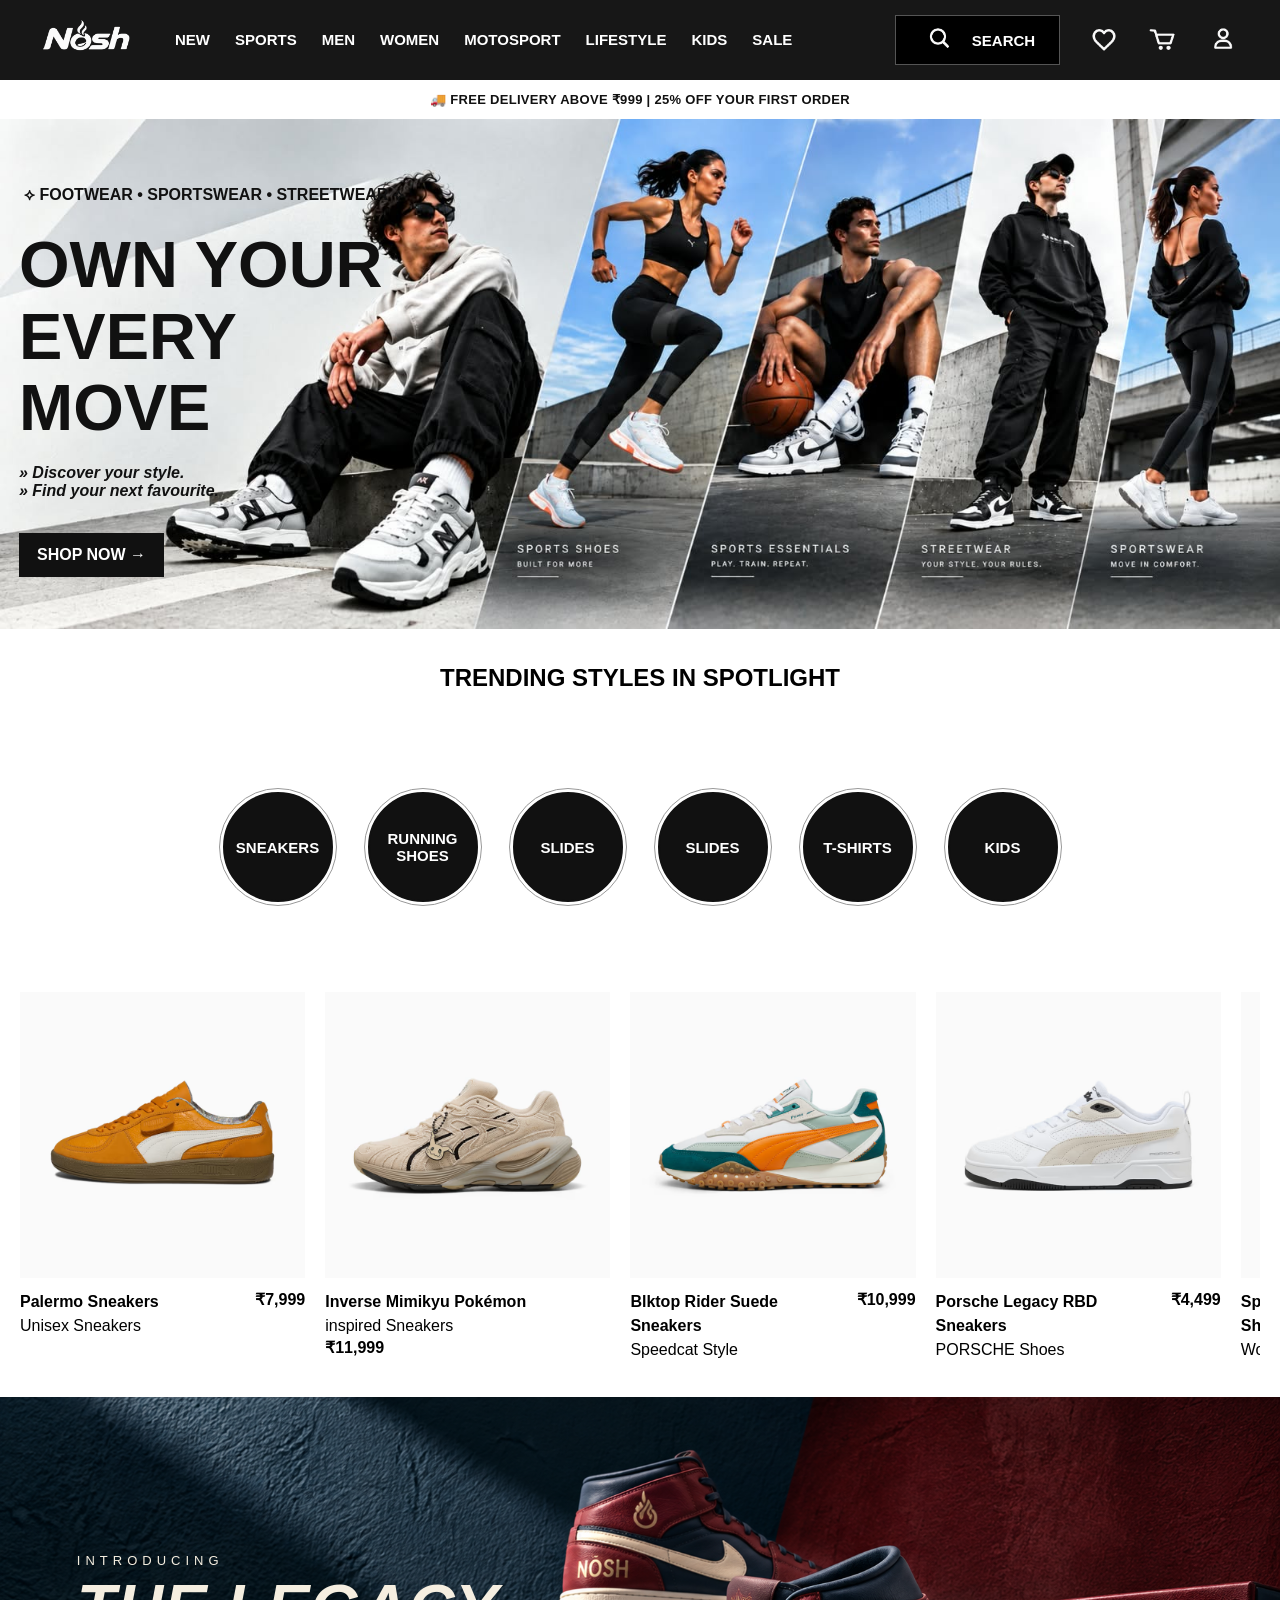
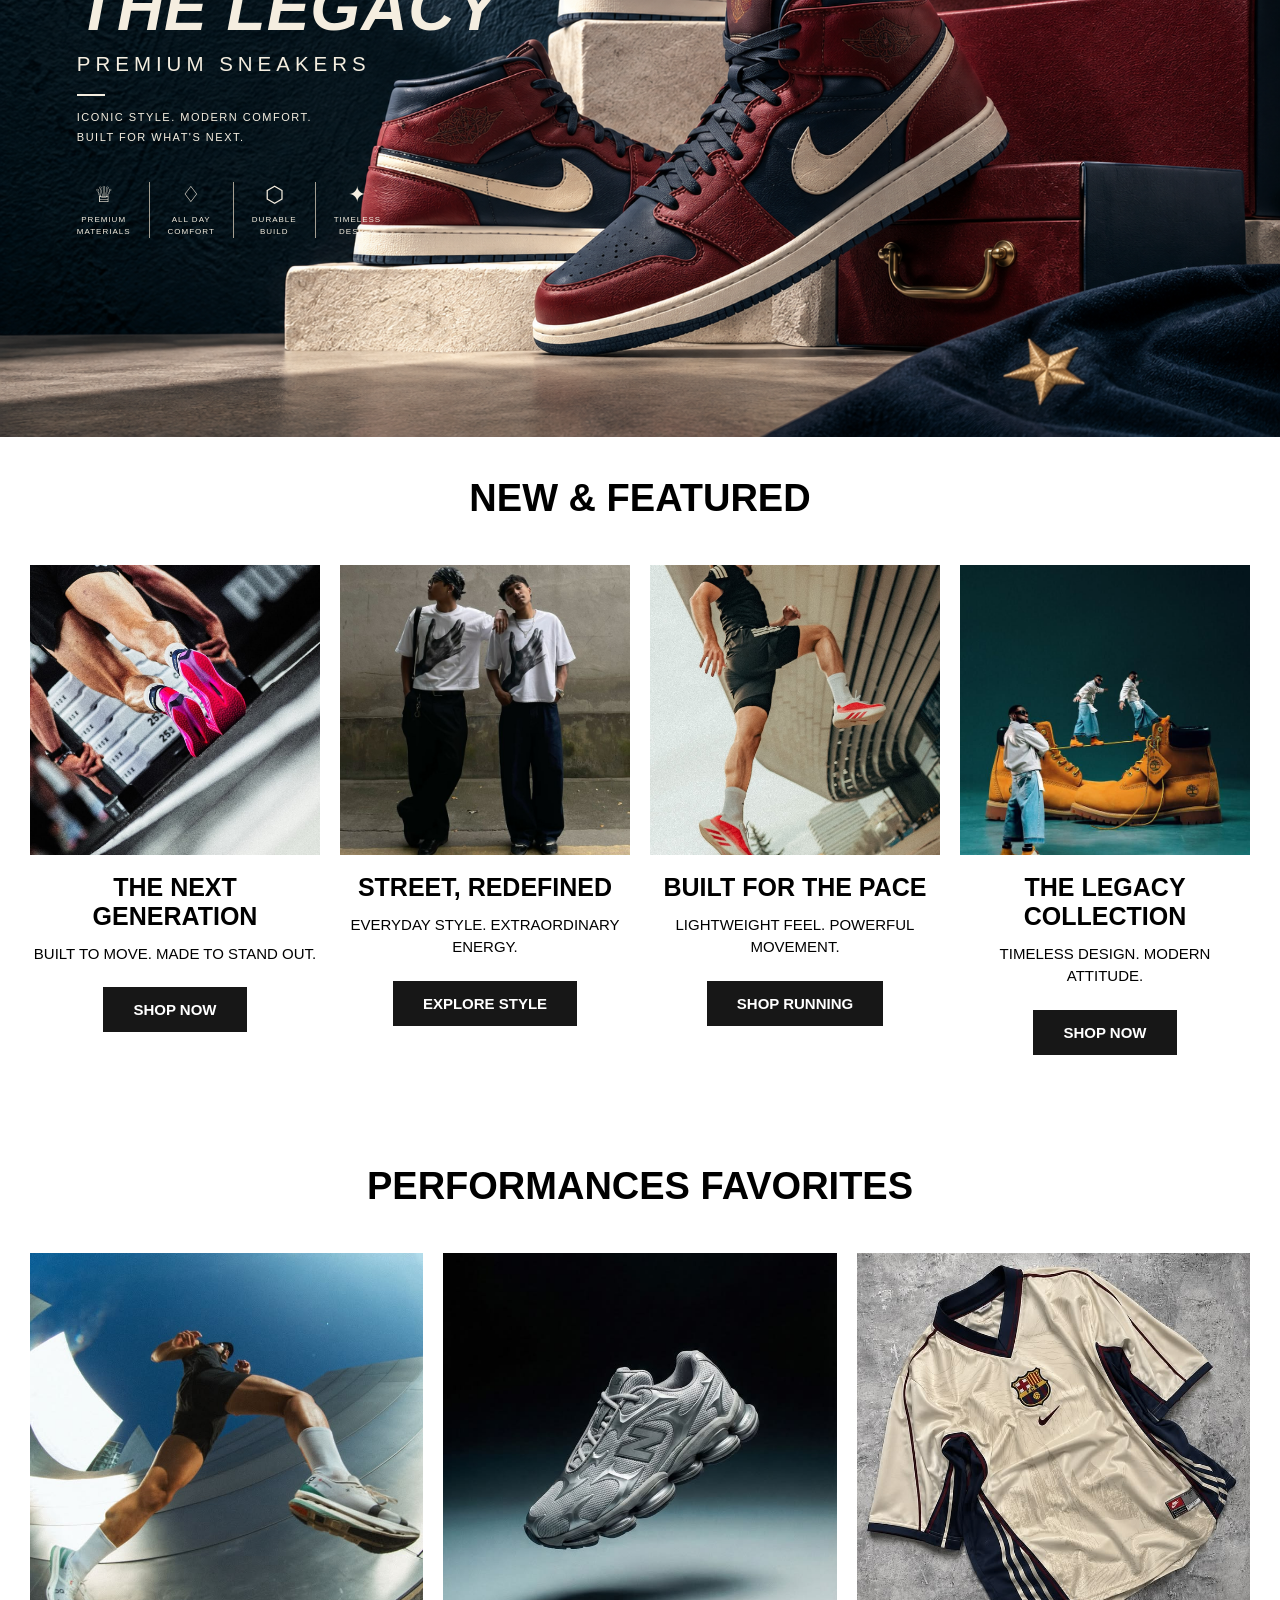
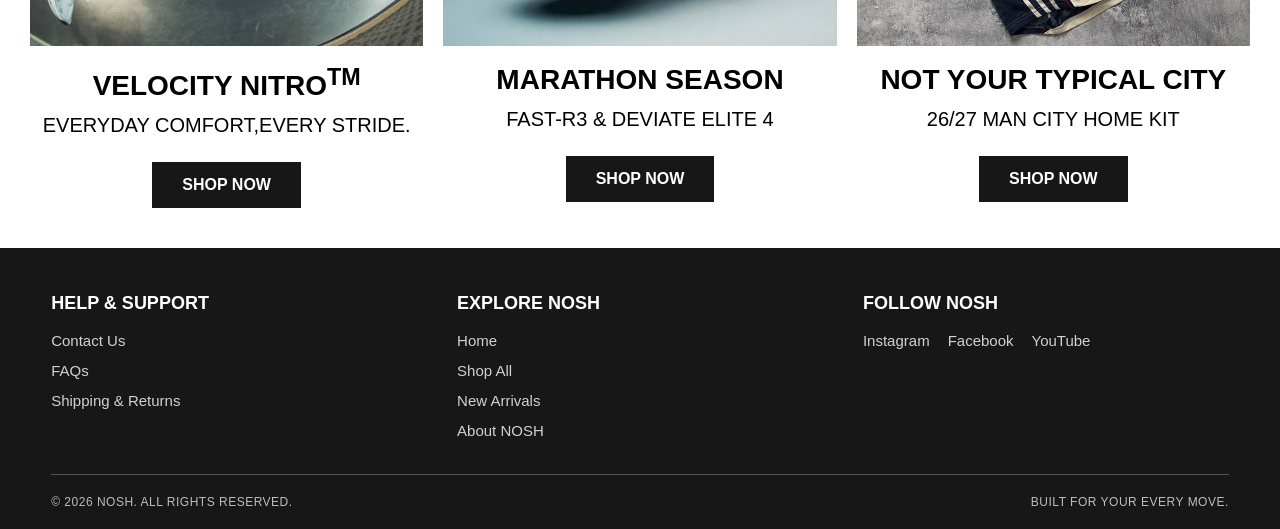
==== INDEX.HTML @ de39f82c "initial commit" ====
<!DOCTYPE html>
<html lang="en">
<head>
    <meta charset="UTF-8">
    <meta name="viewport" content="width=device-width, initial-scale=1.0">

    <title>Nosh.com | Forever FAST | NOSH</title>

    <link rel="icon" type="image/png" href="IMAGES/NLOGO.png">
    <meta name="theme-color" content="#171717">

    <link rel="stylesheet" href="CSS/STYLE.CSS">

</head>

<body>
    <!-- NAVBAR -->
    <nav class="navbar">

        <div class="navbar-container">

            <!-- NABVBAR LOGO -->
            <div class="navbar-logo-container">

                <a class="navbar-logo" href="INDEX.HTML">
                    <img src="/IMAGES/NLOGO.png" alt="Nosh Logo">
                </a>

            </div>

            <!-- NAVBAR LINKS -->
            <ul class="navbar-menu">

                <li><a href="#">NEW</a></li>
                <li><a href="SPORTS.HTML" target="_blank">SPORTS</a></li>
                <li><a href="#">MEN</a></li>
                <li><a href="#">WOMEN</a></li>
                <li><a href="#">MOTOSPORT</a></li>
                <li><a href="#">LIFESTYLE</a></li>
                <li><a href="#">KIDS</a></li>
                <li><a href="#">SALE</a></li>

            </ul>


            <!-- Navbar Actions -->
            <div class="navbar-actions">

                <!-- Search -->
                <div class="navbar-search">

                    <button class="search-button">

                        <img
                            src="/IMAGES/searchIMG.png"
                            alt="Search"
                            class="search-icon"
                        >

                        <span class="search-label">SEARCH</span>

                    </button>

                </div>


                <!-- Wishlist -->
                <div class="navbar-action-item">

                    <a href="#" class="icon-circle">
                        <img
                            src="/IMAGES/WHISHLISTIMG.png"
                            alt="Wishlist"
                            class="navbar-icon"
                        >
                    </a>

                </div>


                <!-- Cart -->
                <div class="navbar-action-item">

                    <a href="MENU.HTML" class="icon-circle">
                        <img
                            src="/IMAGES/cartIMG.png"
                            alt="Cart"
                            class="navbar-icon"
                        >
                    </a>

                </div>


                <!-- Profile -->
                <div class="navbar-action-item">

                    <a href="#" class="icon-circle">
                        <img
                            src="/IMAGES/accIMG.png"
                            alt="Profile"
                            class="navbar-icon"
                        >
                    </a>

                </div>

            </div>

        </div>

    </nav>

<main>

    <section>
    <!-- DELIVERY ANNOUNCEMENT -->
        <div class="delivery-bar">
            🚚 FREE DELIVERY ABOVE ₹999  |  25% OFF YOUR FIRST ORDER
        </div>
    </section>

    <section class="hero-banner">
        <!-- HERO IMG -->
        <img src="/IMAGES/NOSH_SLIDER.jpeg" alt="NOSH Sportswear and Sneakers Collection">

        <!-- HERO TEXT -->
        <div class="hero-content">
            <h4>⟡  FOOTWEAR • SPORTSWEAR • STREETWEAR ⟡</h4>
            <h1>OWN YOUR EVERY MOVE </h1>
            <p><b><em>» Discover your style. <br><span>» Find your next favourite.</em></b></span></p>

            <a href="MENU.HTML" class="hero-btn">SHOP NOW →</a>
        </div>
    </section>


    <!-- TRENDING CATEGORIES -->
    <section class="trending-icons">
        <h1>TRENDING STYLES IN SPOTLIGHT</h1>

        <div class="trending-categories">
            <a href="#" class="category"><span>SNEAKERS</span></a>
            <a href="#" class="category"><span>RUNNING<br>SHOES</span></a>
            <a href="#" class="category"><span>SLIDES</span></a>
            <a href="#" class="category"><span>SLIDES</span></a>
            <a href="#" class="category"><span>T-SHIRTS</span></a>
            <a href="#" class="category"><span>KIDS</span></a>
        </div>
    </section>


    <!-- TRENDING PRODUCTS -->
<section class="products-section">

    <div class="products-container">

        <div class="product-card">
            <img src="/IMAGES/SHOES/PC_1.png">
            <div class="product-info">
                <div>
                    <h3>Palermo Sneakers</h3>
                    <p>Unisex Sneakers</p>
                </div>
                <span>₹7,999</span>
            </div>
        </div>

        <div class="product-card">
            <img src="/IMAGES/SHOES/PC_2.png">
            <div class="product-info">
                <div>
                    <h3>Inverse Mimikyu Pokémon</h3>
                    <p>inspired Sneakers</p>
                    <span>₹11,999</span>
                </div>
            </div>
        </div>

        <div class="product-card">
            <img src="/IMAGES/SHOES/PC_3.png">
            <div class="product-info">
                <div>
                    <h3>Blktop Rider Suede Sneakers</h3>
                    <p>Speedcat Style</p>
                </div>
                <span>₹10,999</span>
            </div>
        </div>

        <div class="product-card">
            <img src="/IMAGES/SHOES/PC_4.png">
            <div class="product-info">
                <div>
                    <h3>Porsche Legacy RBD Sneakers</h3>
                    <p>PORSCHE Shoes</p>
                </div>
                <span>₹4,499</span>
            </div>
        </div>

        <div class="product-card">
            <img src="/IMAGES/SHOES/PC_5.png">
            <div class="product-info">
                <div>
                    <h3>Speedcat Women's Ballet Shoes</h3>
                    <p>Women's Sneakers</p>
                </div>
                <span>₹4,999</span>
            </div>
        </div>

        <div class="product-card">
            <img src="/IMAGES/SHOES/PC_6.png">
            <div class="product-info">
                <div>
                    <h3>Fade LS Y2K Sneakers</h3>
                    <p>Women's SneakersRBD Sneakers</p>
                <span>₹9,999</span>
            </div>
        </div>

    </div>

</section>

<!-- NOSH PREMIUM SNEAKER BANNER -->
<section class="legacy-banner">

    <img src="IMAGES/SPL_SLIDER.png">

    <div class="legacy-content">
        <p class="legacy-intro">INTRODUCING</p>

        <h1>THE LEGACY</h1>

        <h2>PREMIUM SNEAKERS</h2>

        <div class="legacy-line"></div>

        <p class="legacy-description">
            ICONIC STYLE. MODERN COMFORT.<br>
            BUILT FOR WHAT'S NEXT.
        </p>

        <div class="legacy-features">
            <div>
                <span>♕</span>
                <p>PREMIUM<br>MATERIALS</p>
            </div>

            <div>
                <span>♢</span>
                <p>ALL DAY<br>COMFORT</p>
            </div>

            <div>
                <span>⬡</span>
                <p>DURABLE<br>BUILD</p>
            </div>

            <div>
                <span>✦</span>
                <p>TIMELESS<br>DESIGN</p>
            </div>
        </div>
    </div>

</section>


<!-- NEW & FEATURED -->
<section class="featured-section">

    <h2>NEW & FEATURED</h2>

    <div class="featured-container">

        <div class="featured-card">
            <img src="/IMAGES/FC_CARD1.png">
            <h3>THE NEXT GENERATION</h3>
            <p>BUILT TO MOVE. MADE TO STAND OUT.</p>
            <a href="MENU.HTML" class="featured-btn">SHOP NOW</a>
        </div>

        <div class="featured-card">
            <img src="/IMAGES/FC_CARD2.png">
            <h3>STREET, REDEFINED</h3>
            <p>EVERYDAY STYLE. EXTRAORDINARY ENERGY.</p>
            <a href="MENU.HTML" class="featured-btn">EXPLORE STYLE</a>
        </div>

        <div class="featured-card">
            <img src="/IMAGES/FC_CARD3.png">
            <h3>BUILT FOR THE PACE</h3>
            <p>LIGHTWEIGHT FEEL. POWERFUL MOVEMENT.</p>
            <a href="MENU.HTML" class="featured-btn">SHOP RUNNING</a>
        </div>

        <div class="featured-card">
            <img src="/IMAGES/FC_CARD4.png">
            <h3>THE LEGACY COLLECTION</h3>
            <p>TIMELESS DESIGN. MODERN ATTITUDE.</p>
            <a href="MENU.HTML" class="featured-btn">SHOP NOW</a>
        </div>

    </div>

</section>

<section class="PERFORMANCE_FEATURE">
    <h2>PERFORMANCES FAVORITES</h2>

    <div class="PERFORMANCE-CONTAINER">

        <div class="PERFORMANCE-CARD">
            <img src="/IMAGES/PERFORMANCE1.png">
            <h3>VELOCITY NITRO<sup>TM</sup></h3>
            <p>EVERYDAY COMFORT,EVERY STRIDE.</p>
            <a href="#" class="featured-btn">SHOP NOW</a>
        </div>

        <div class="PERFORMANCE-CARD">
            <img src="/IMAGES/PERFORMANCE2.png">
            <h3>MARATHON SEASON</h3>
            <p>FAST-R3 & DEVIATE ELITE 4</p>
            <a href="#" class="featured-btn">SHOP NOW</a>
        </div>

        <div class="PERFORMANCE-CARD">
            <img src="/IMAGES/PERFORMANCE3.png">
            <h3>NOT YOUR TYPICAL CITY</h3>
            <p>26/27 MAN CITY HOME KIT</p>
            <a href="#" class="featured-btn">SHOP NOW</a>
        </div>

    </div>
    
</section>
    
</main>


<!-- FOOTER -->
<footer class="nosh-footer">

    <div class="footer-container">

        <div class="footer-column">
            <h3>HELP & SUPPORT</h3>
            <a href="#">Contact Us</a>
            <a href="#">FAQs</a>
            <a href="#">Shipping & Returns</a>
        </div>

        <div class="footer-column">
            <h3>EXPLORE NOSH</h3>
            <a href="INDEX.HTML">Home</a>
            <a href="MENU.HTML">Shop All</a>
            <a href="#">New Arrivals</a>
            <a href="#">About NOSH</a>
        </div>

        <div class="footer-column footer-social">
            <h3>FOLLOW NOSH</h3>
            <div class="social-links">
                <a href="#" aria-label="Instagram">Instagram</a>
                <a href="#" aria-label="Facebook">Facebook</a>
                <a href="#" aria-label="YouTube">YouTube</a>
            </div>
        </div>

    </div>

    <div class="footer-bottom">
        <p>© 2026 NOSH. ALL RIGHTS RESERVED.</p>
        <p>BUILT FOR YOUR EVERY MOVE.</p>
    </div>

</footer>

</body>

</html>
---- CSS/STYLE.CSS ----
* {
    box-sizing: border-box;
    margin: 0;
    padding: 0;
}

body {
    font-family: Arial, sans-serif;
    background-color: white;
}

/* NAVBAR */

.navbar {
    width: 100%;
    height: 80px;
    background-color: #171717;
    position: sticky;
    top: 0;
    z-index: 1000;
}


/* NAVBAR CONTAINER */

.navbar-container {
    width: 100%;
    height: 100%;

    display: flex;
    align-items: center;

    padding: 0 40px;
}


/* NAVBAR LOGO */

.navbar-logo-container {
    display: flex;
    align-items: center;
}

.navbar-logo {
    display: flex;
    align-items: center;
}

.navbar-logo img {
    width: 100px;
    height: 72px;
    object-fit:cover;

    padding-bottom: 10px;
    padding-right: 10px;
}


/* NAVBAR LINKS */

.navbar-menu {
    display: flex;
    align-items: center;

    list-style: none;
    gap: 25px;

    margin-left: 35px;
    height: 80px;
    width:100%;
}


.navbar-menu li a {
    color: white;
    text-decoration: none;

    font-size: 15px;
    font-weight: bold;
    text-transform: uppercase;

    padding-top: 20px;
}

.navbar-menu li a:hover {
    color: #cccccc;
}


/* NAVBAR ACTIONS */

.navbar-actions {
    display: flex;
    align-items: center;

    gap: 25px;
    margin-left: auto;
}


/* SEARCH BUTTON */

.navbar-search {
    display: flex;
    align-items: center;
}

.search-button {
    width: 165px;
    height: 50px;

    display: flex;
    align-items: center;
    justify-content: center;

    gap: 12px;

    background-color: black;
    color: white;

    border: 1px solid #555;
    cursor: pointer;
}

.search-button img{
    height: 40px;
    width: 40px;
}

.search-icon {
    width: 22px;
    height: 22px;
    object-fit: contain;
}

.search-label {
    font-size: 15px;
    font-weight: bold;
}


/* WISHLIST, CART AND PROFILE */

.navbar-action-item {
    display: flex;
    align-items: center;
    justify-content: center;
}

.navbar-action-item img{
    height: 40px;
    width: 40px;
}

.icon-circle {
    width: 35px;
    height: 40px;

    display: flex;
    align-items: center;
    justify-content: center;
}

.navbar-icon {
    width: 25px;
    height: 25px;

    object-fit: contain;
}


/* HOVER EFFECTS */

.icon-circle:hover {
    opacity: 0.7;
}

.search-button:hover {
    background-color: #292929;
}

/* RESPONSIVE DESIGN */

@media (max-width: 1100px) {

    .navbar-container {
        padding: 0 20px;
    }

    .navbar-menu {
        gap: 15px;
        margin-left: 25px;
    }

    .navbar-menu li a {
        font-size: 13px;
    }

    .navbar-actions {
        gap: 15px;
    }

    .search-button {
        width: 100px;
    }
}

/* Link hover */

.navbar-menu:hover a {
    color: #777;
    transition: 0.3s;
}

.navbar-menu a:hover {
    color: #fff;
}
.navbar-menu a {
    position: relative;
    transition: 0.3s;
}

.navbar-menu a:hover {
    color: #ccc;
}

.navbar-menu a::after {
    content: "";
    position: absolute;
    bottom: -6px;
    left: 0;
    width: 0;
    height: 2px;
    background: #ccc;
    transition: 0.3s;
}

.navbar-menu a:hover::after {
    width: 100%;
}

/* Image hover */
.navbar-icon,
.search-icon,
.navbar-logo img {
    transition: transform 0.3s;
}

.navbar-icon:hover,
.search-icon:hover,
.navbar-logo img:hover {
    transform: scale(1.1);
}

/* DELIVERY ANNOUNCEMENT BAR */
.delivery-bar {
    width: 100%;
    background-color: #ffffff;
    color: #111111;
    text-align: center;
    padding: 12px 10px;
    font-size: 13px;
    font-weight: 700;
    letter-spacing: 0.3px;
    box-sizing: border-box;
}

/* BRAND SLIDER */

.hero-banner {
    width: 100%;
    overflow: hidden;
}

.hero-banner img {
    width: 100%;
    height: auto;
    display: block;
}

.hero-banner {
    position: relative;
}

.hero-content {
    position: absolute;
    top: 20%;
    left: 5%;
    max-width: 400px;
    color: #111;
    padding-right: 10px;

}

.hero-content p{
    position: relative;
    right: 45px;
    top:10px;
}

.hero-content h1 {
    font-size: 42px;
    line-height: 1.1;
    position: relative;
    right: 45px;
    bottom: 10px;
    font-size: 65px;
}

.hero-btn {
    display: inline-block;
    padding: 13px 18px;
    margin: 8px 5px 0 0;
    background: #111;
    color: white;
    text-decoration: none;
    font-weight: bold;
}

.hero-btn.outline {
    background: transparent;
    color: #111;
    border: 1px solid #111;
}

.hero-content h4{
    position:relative ;
    bottom: 35px;
    right: 40px;
}

.hero-content a{
    position:relative ;
    top: 35px;
    right: 45px;
}

.hero-content a:hover{
    color: #cccccc;    
    transition: 0.3s;
}

.trending-icons{
    background: #fff;
    text-align: center;
    padding: 35px 15px 70px;
}

.trending h2 {
    margin-bottom: 25px;
    font-size: 35px;
    font-weight: 700;
    letter-spacing: 1.5px;
    text-transform: uppercase;
}

.trending-categories {
    display: flex;
    justify-content: center;
    align-items: center;
    gap: 35px;
    flex-wrap: wrap;
    padding-top: 100px;
}

.category {
    width: 110px;
    height: 110px;
    flex: 0 0 110px;
    box-sizing: border-box;
    border-radius: 50%;
    border: 2px solid #111;
    outline: 1px solid #999;
    outline-offset: 3px;
    background: #111;
    color: #fff;
    text-decoration: none;
    display: flex;
    align-items: center;
    justify-content: center;
    text-align: center;
    font-size: 15px;
    font-weight: bold;
    transition: 0.3s;
}

.category:hover {
    background: #fff;
    color: #111;
    transform: translateY(-4px);
}


/* PRODUCT ITMS */

.products-section {
    padding: 20px;
    background: #fff;
    overflow: hidden;
}

.products-container {
    display: flex;
    gap: 20px;
    overflow-x: auto;
    padding-bottom: 15px;
    scrollbar-color: #555 #ddd;
    scrollbar-width: thin;
}

.product-card {
    flex: 0 0 23%;
    min-width: 230px;
}

.product-card img {
    width: 100%;
    aspect-ratio: 1 / 1;
    object-fit: contain;
    display: block;
    background: #f8f8f8;
}

.product-info {
    display: flex;
    justify-content: space-between;
    align-items: flex-start;
    gap: 10px;
    padding-top: 12px;
}

.product-info h3,
.product-info p {
    font-size: 16px;
    line-height: 1.5;
    margin: 0;
}

.product-info h3 {
    font-weight: 700;
}

.product-info span {
    font-size: 16px;
    font-weight: 700;
    white-space: nowrap;
}

/* NOSH SNEAKER BANNER */

.nosh-slider {
    width: 100%;
    overflow: hidden;
    margin-top: 20px;
}

.nosh-slider img {
    width: 100%;
    height: auto;
    display: block;
}


/* NOSH LEGACY BANNER */

.legacy-banner {
    width: 100%;
    position: relative;
    overflow: hidden;
    background: #101b2a;
    color: #f5eee0;
}

.legacy-banner  img {
    width: 100%;
    height: auto;
    display: block;
}

.legacy-content {
    position: absolute;
    top: 12%;
    left: 6%;
    width: 48%;
    margin-top: 80px;
    margin-right: 10px;
}

.legacy-intro {
    font-size: 13px;
    letter-spacing: 5px;
    margin: 0 0 5px;
}

.legacy-content h1 {
    font-size: clamp(35px, 5vw, 70px);
    font-weight: 800;
    font-style: italic;
    letter-spacing: 1px;
    margin: 0;
    line-height: 1.1;
}

.legacy-content h2 {
    font-size: clamp(13px, 1.6vw, 22px);
    letter-spacing: 5px;
    font-weight: 500;
    margin: 8px 0 18px;
}

.legacy-line {
    width: 28px;
    height: 2px;
    background: #f5eee0;
    margin-bottom: 12px;
}

.legacy-description {
    font-size: 11px;
    letter-spacing: 1.5px;
    line-height: 1.8;
    margin-bottom: 35px;
}

.legacy-features {
    display: flex;
    align-items: center;
    gap: 0;
}

.legacy-features div {
    text-align: center;
    padding: 0 18px;
    border-right: 1px solid #a49e91;
}

.legacy-features div:first-child {
    padding-left: 0;
}

.legacy-features div:last-child {
    border-right: none;
}

.legacy-features span {
    font-size: 22px;
}

.legacy-features p {
    font-size: 8px;
    letter-spacing: 1px;
    line-height: 1.5;
    margin: 6px 0 0;
}

@media (max-width: 600px) {
    .legacy-content {
        top: 8%;
        left: 4%;
        width: 58%;
    }

    .legacy-intro {
        font-size: 8px;
        letter-spacing: 2px;
    }

    .legacy-content h2 {
        letter-spacing: 2px;
        margin: 4px 0 8px;
        margin-top: 10px;
    }

    .legacy-description {
        font-size: 7px;
        margin-bottom: 10px;
    }

    .legacy-features div {
        padding: 0 5px;
    }

    .legacy-features span {
        font-size: 13px;
    }

    .legacy-features p {
        font-size: 5px;
        letter-spacing: 0;
    }
}

/* NEW & FEATURED SECTION */

.featured-section {
    padding: 40px 30px 70px;
    background: #fff;
    text-align: center;
}

.featured-section h2 {
    font-family: 'Barlow Condensed', sans-serif;
    font-size: 38px;
    font-weight: 700;
    margin: 0 0 45px;
}

.featured-container {
    display: grid;
    grid-template-columns: repeat(4, minmax(0, 1fr));
    gap: 20px;
}

.featured-card {
    min-width: 0;
    text-align: center;
}

.featured-card img {
    width: 100%;
    aspect-ratio: 1 / 1;
    object-fit: cover;
    display: block;
}

.featured-card h3 {
    font-family: 'Barlow Condensed', sans-serif;
    font-size: 25px;
    margin: 18px 0 12px;
}

.featured-card p {
    font-size: 15px;
    margin: 0 0 22px;
    line-height: 1.5;
}

.featured-btn {
    display: inline-block;
    padding: 14px 30px;
    background: #171717;
    color: #fff;
    text-decoration: none;
    font-size: 15px;
    font-weight: 700;
    transition: 0.3s;
}

.featured-btn:hover {
    background: #444;
}

/* RESPONSIVE LAYOUT */
@media (max-width: 900px) {
    .featured-container {
        grid-template-columns: repeat(2, minmax(0, 1fr));
        gap: 30px 18px;
    }
}

@media (max-width: 500px) {
    .featured-section {
        padding: 30px 15px 45px;
    }

    .featured-section h2 {
        font-size: 32px;
        margin-bottom: 28px;
    }

    .featured-container {
        gap: 28px 12px;
    }

    .featured-card h3 {
        font-size: 20px;
    }

    .featured-card p {
        font-size: 12px;
    }

    .featured-btn {
        padding: 11px 16px;
        font-size: 12px;
    }
}

/* PERFORMANCE SECTION */
.PERFORMANCE_FEATURE {
    padding: 40px 30px;
    background: #fff;
    text-align: center;
    overflow: hidden;
}

.PERFORMANCE_FEATURE h2 {
    font-family: 'Barlow Condensed', sans-serif;
    font-size: 38px;
    font-weight: 700;
    margin: 0 0 45px;
}

.PERFORMANCE-CONTAINER {
    display: grid;
    grid-template-columns: repeat(3, minmax(0, 1fr));
    gap: 20px;
}

.PERFORMANCE-CARD {
    min-width: 0;
    text-align: center;
}

.PERFORMANCE-CARD img {
    width: 100%;
    aspect-ratio: 1 / 1;
    object-fit: cover;
    display: block;
}

.PERFORMANCE-CARD h3 {
    font-family: 'Barlow Condensed', sans-serif;
    font-size: 28px;
    font-weight: 700;
    margin: 18px 0 12px;
}

.PERFORMANCE-CARD p {
    font-size: 20px;
    margin: 0 0 25px;
}

.PERFORMANCE-CARD .featured-btn {
    display: inline-block;
    background: #171717;
    color: #fff;
    padding: 14px 30px;
    text-decoration: none;
    font-size: 16px;
    font-weight: 700;
    transition: background 0.3s;
}

.PERFORMANCE-CARD .featured-btn:hover {
    background: #444;
}

/* TABLET */
@media (max-width: 900px) {
    .PERFORMANCE-CONTAINER {
        grid-template-columns: repeat(2, minmax(0, 1fr));
    }
}

/* MOBILE */
@media (max-width: 550px) {
    .PERFORMANCE_FEATURE {
        padding: 30px 15px;
    }

    .PERFORMANCE_FEATURE h2 {
        font-size: 30px;
        margin-bottom: 28px;
    }

    .PERFORMANCE-CONTAINER {
        grid-template-columns: 1fr;
        gap: 35px;
    }

    .PERFORMANCE-CARD h3 {
        font-size: 25px;
    }

    .PERFORMANCE-CARD p {
        font-size: 16px;
    }
}

/* NOSH FOOTER */
.nosh-footer {
    background: #171717;
    color: #fff;
    padding: 45px 4% 20px;
    font-family: Arial, sans-serif;
}

.footer-container {
    display: grid;
    grid-template-columns: 1fr 1fr 1fr;
    gap: 40px;
    max-width: 1500px;
    margin: auto;
    padding-bottom: 35px;
}

.footer-column {
    display: flex;
    flex-direction: column;
    align-items: flex-start;
    gap: 13px;
}

.footer-column h3 {
    font-size: 18px;
    margin: 0 0 5px;
    font-weight: 700;
}

.footer-column a {
    color: #d1d1d1;
    text-decoration: none;
    font-size: 15px;
    transition: color 0.3s;
}

.footer-column a:hover {
    color: #fff;
    text-decoration: underline;
}

.social-links {
    display: flex;
    flex-wrap: wrap;
    gap: 18px;
}

.footer-bottom {
    border-top: 1px solid #555;
    padding-top: 20px;
    display: flex;
    justify-content: space-between;
    flex-wrap: wrap;
    gap: 10px;
    color: #bdbdbd;
    font-size: 12px;
    letter-spacing: 0.5px;
}

.footer-bottom p {
    margin: 0;
}

/* MOBILE */
@media (max-width: 650px) {
    .nosh-footer {
        padding: 35px 6% 20px;
    }

    .footer-container {
        grid-template-columns: repeat(2, minmax(0, 1fr));
        gap: 30px 20px;
    }

    .footer-social {
        grid-column: 1 / -1;
    }

    .footer-bottom {
        flex-direction: column;
        line-height: 1.6;
    }
}
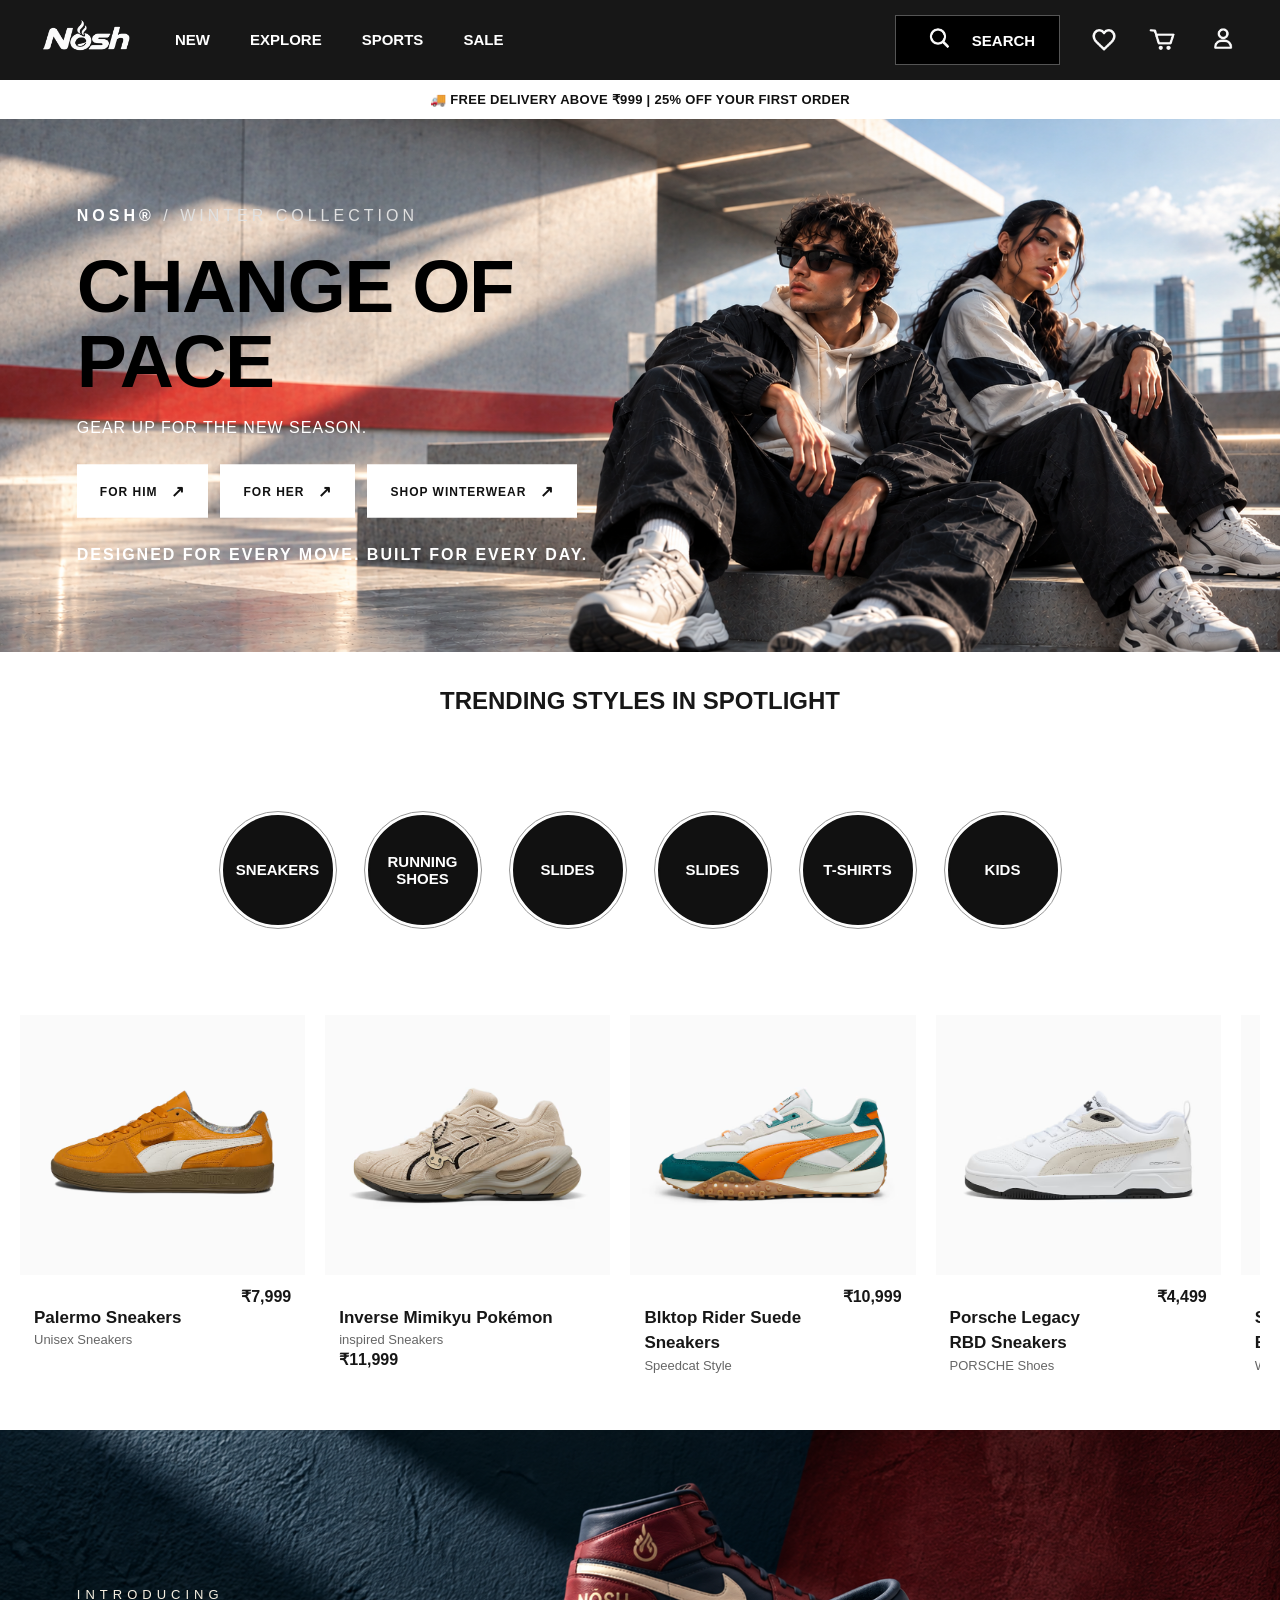
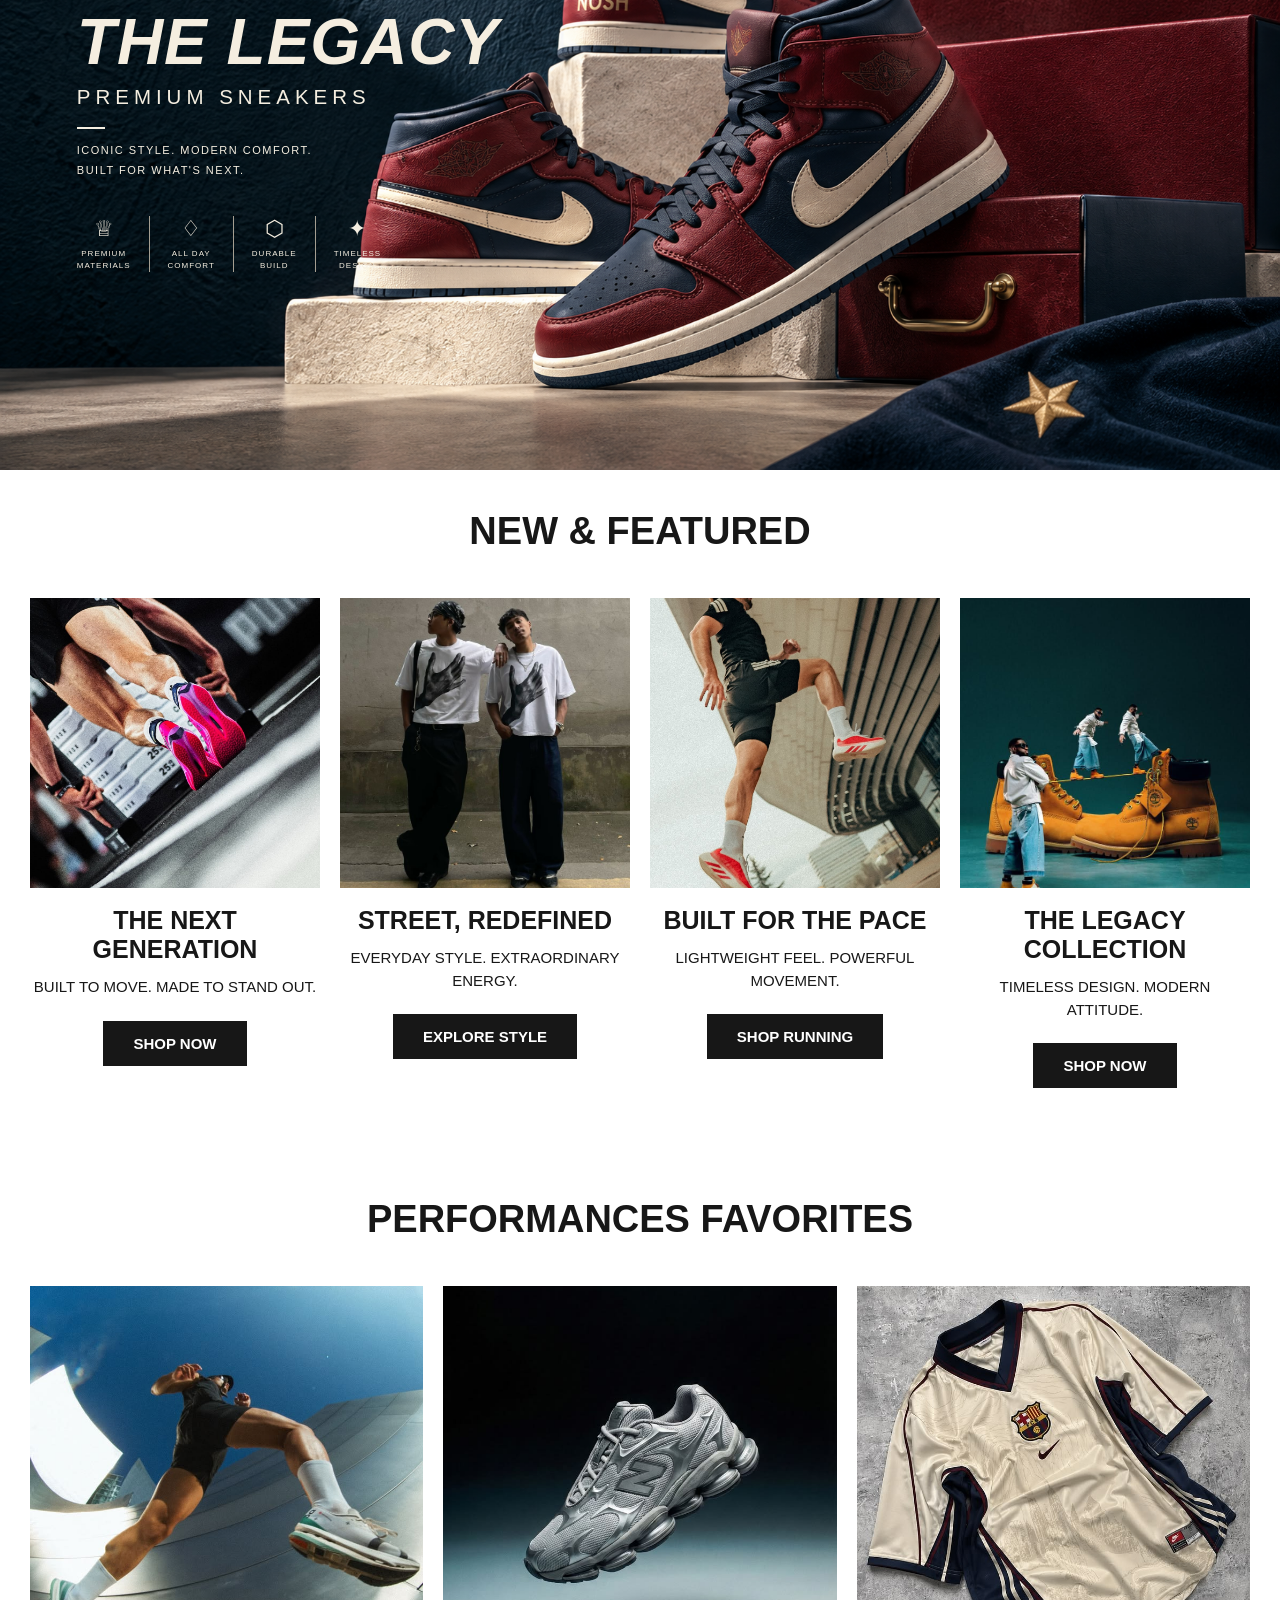
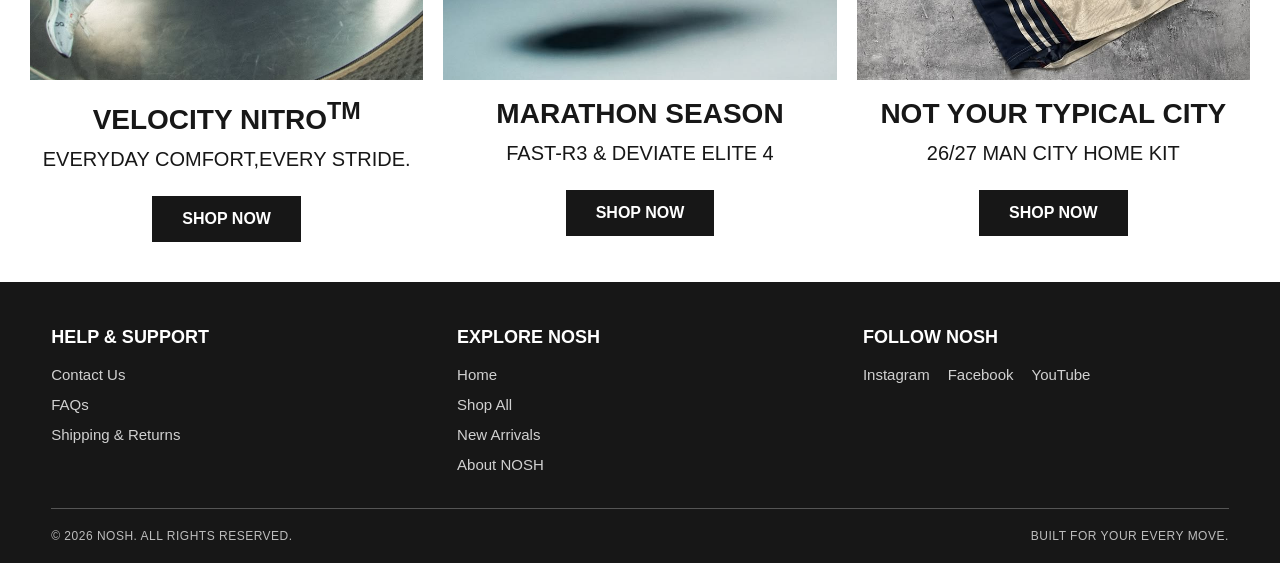
==== commit 553dcee7: "adding new page & sports page" ====
--- a/INDEX.HTML
+++ b/INDEX.HTML
@@ -31,13 +31,9 @@
             <!-- NAVBAR LINKS -->
             <ul class="navbar-menu">
 
-                <li><a href="#">NEW</a></li>
+                <li><a href="NEW.HTML">NEW</a></li>
+                <li><a href="#">EXPLORE</a></li>
                 <li><a href="SPORTS.HTML" target="_blank">SPORTS</a></li>
-                <li><a href="#">MEN</a></li>
-                <li><a href="#">WOMEN</a></li>
-                <li><a href="#">MOTOSPORT</a></li>
-                <li><a href="#">LIFESTYLE</a></li>
-                <li><a href="#">KIDS</a></li>
                 <li><a href="#">SALE</a></li>
 
             </ul>
@@ -124,14 +120,27 @@
         <!-- HERO IMG -->
         <img src="/IMAGES/NOSH_SLIDER.jpeg" alt="NOSH Sportswear and Sneakers Collection">
 
-        <!-- HERO TEXT -->
+        <!-- HERO-CONTENT -->
         <div class="hero-content">
-            <h4>⟡  FOOTWEAR • SPORTSWEAR • STREETWEAR ⟡</h4>
-            <h1>OWN YOUR EVERY MOVE </h1>
-            <p><b><em>» Discover your style. <br><span>» Find your next favourite.</em></b></span></p>
-
-            <a href="MENU.HTML" class="hero-btn">SHOP NOW →</a>
-        </div>
+
+            <p class="hero-label">NOSH® <span> / WINTER COLLECTION</span></p>
+
+            <h1 class="hero-title">CHANGE OF PACE</h1>
+
+            <p class="hero-subtitle">GEAR UP FOR THE NEW SEASON.</p>
+
+            <div class="hero-buttons">
+                <a href="MENU.HTML" class="hero-btn">FOR HIM <span>↗</span></a>
+                <a href="MENU.HTML" class="hero-btn">FOR HER <span>↗</span></a>
+                <a href="MENU.HTML" class="hero-btn hero-btn-primary">
+                    SHOP WINTERWEAR <span>↗</span>
+                </a>
+            </div>
+
+            <p class="hero-edition">DESIGNED FOR EVERY MOVE. BUILT FOR EVERY DAY.</p>
+
+        </div>
+
     </section>
 
 
--- a/CSS/STYLE.CSS
+++ b/CSS/STYLE.CSS
@@ -63,7 +63,7 @@
     align-items: center;
 
     list-style: none;
-    gap: 25px;
+    gap: 40px;
 
     margin-left: 35px;
     height: 80px;
@@ -282,62 +282,126 @@
     position: relative;
 }
 
+
 .hero-content {
     position: absolute;
-    top: 20%;
-    left: 5%;
-    max-width: 400px;
+    top: 50%;
+    left: 4%;
+    transform: translateY(-50%);
+    z-index: 2;
+    max-width: 650px;
+    color: #fff;
+}
+
+.hero-label {
+    font-size: 11px;
+    font-weight: 700;
+    letter-spacing: 3px;
+    color: #fff;
+    margin-bottom: 24px;
+}
+
+.hero-label span {
+    color: #e0e0e0;
+    font-weight: 400;
+}
+
+.hero-title {
+    font-size: clamp(40px, 4.5vw, 66px);
+    font-weight: 900;
+    letter-spacing: -1.5px;
+    line-height: 1.05;
+    margin: 0 0 12px;
+    color: #fff;
+}
+
+.hero-subtitle {
+    font-size: clamp(15px, 1.7vw, 23px);
+    font-weight: 400;
+    letter-spacing: 1px;
+    color: #f0f0f0;
+    margin-bottom: 28px;
+}
+
+.hero-buttons {
+    display: flex;
+    flex-wrap: wrap;
+    gap: 12px;
+}
+
+.hero-btn {
+    display: inline-flex;
+    align-items: center;
+    justify-content: center;
+    gap: 14px;
+    padding: 16px 22px;
+    background: #fff;
     color: #111;
-    padding-right: 10px;
-
-}
-
-.hero-content p{
-    position: relative;
-    right: 45px;
-    top:10px;
-}
-
-.hero-content h1 {
-    font-size: 42px;
-    line-height: 1.1;
-    position: relative;
-    right: 45px;
-    bottom: 10px;
-    font-size: 65px;
-}
-
-.hero-btn {
-    display: inline-block;
-    padding: 13px 18px;
-    margin: 8px 5px 0 0;
-    background: #111;
-    color: white;
+    border: 1px solid #fff;
     text-decoration: none;
-    font-weight: bold;
-}
-
-.hero-btn.outline {
+    font-size: 12px;
+    font-weight: 700;
+    letter-spacing: 1px;
+    transition: background 0.25s ease, color 0.25s ease;
+}
+
+.hero-btn span {
+    font-size: 16px;
+    transition: transform 0.25s ease;
+}
+
+.hero-btn:hover {
     background: transparent;
-    color: #111;
-    border: 1px solid #111;
-}
-
-.hero-content h4{
-    position:relative ;
-    bottom: 35px;
-    right: 40px;
-}
-
-.hero-content a{
-    position:relative ;
-    top: 35px;
-    right: 45px;
-}
-
-.hero-content a:hover{
-    color: #cccccc;    
-    transition: 0.3s;
+    color: #fff;
+}
+
+.hero-btn:hover span {
+    transform: translate(2px, -2px);
+}
+
+.hero-edition {
+    margin-top: 28px;
+    font-size: 9px;
+    font-weight: 600;
+    letter-spacing: 2px;
+    color: #e1e1e1;
+}
+
+@media (max-width: 600px) {
+    .hero-content {
+        left: 5%;
+        right: 5%;
+        max-width: 90%;
+    }
+
+    .hero-label {
+        font-size: 9px;
+        letter-spacing: 2px;
+    }
+
+    .hero-title {
+        font-size: clamp(32px, 8vw, 46px);
+        letter-spacing: -1px;
+    }
+
+    .hero-subtitle {
+        font-size: 14px;
+    }
+
+    .hero-buttons {
+        gap: 8px;
+    }
+
+    .hero-btn {
+        padding: 12px 14px;
+        font-size: 10px;
+        gap: 7px;
+    }
+
+    .hero-edition {
+        font-size: 8px;
+        letter-spacing: 1px;
+    }
 }
 
 .trending-icons{
@@ -863,3 +927,729 @@
     }
 }
 
+
+/* GENERAL */
+* {
+    box-sizing: border-box;
+}
+
+body {
+    margin: 0;
+    font-family: Arial, sans-serif;
+    color: #171717;
+    background: #fff;
+}
+
+a {
+    text-decoration: none;
+    color: inherit;
+}
+
+img {
+    display: block;
+    width: 100%;
+}
+
+
+/* HERO SECTION */
+.sports-hero {
+    position: relative;
+    background: #111;
+    color: white;
+    overflow: hidden;
+}
+
+.sports-hero {
+    background-size: cover;
+    background-position: 40% 160%;
+    background-repeat: no-repeat;
+}
+
+.sports-hero > img {
+    width: 100%;
+    height: 500px;
+    object-fit: cover;
+    opacity: 0.75;
+}
+
+.hero-content {
+    position: absolute;
+    top: 50%;
+    left: 6%;
+    transform: translateY(-50%);
+}
+
+.hero-label {
+    font-size: 13px;
+    letter-spacing: 4px;
+}
+
+.hero-content h1 {
+    font-size: clamp(40px, 6vw, 75px);
+    line-height: 1;
+    margin: 20px 0;
+    font-weight: 900;
+    color:#000000;
+}
+
+.hero-content p {
+    font-size: 16px;
+    color:#ffffff;
+}
+
+.shop-btn,
+.offer-btn {
+    display: inline-block;
+    background: white;
+    color: #111;
+    padding: 15px 25px;
+    margin-top: 18px;
+    font-weight: bold;
+    transition: 0.3s;
+}
+
+.shop-btn:hover {
+    color: #330101;
+}
+
+
+/* SPORTS CATEGORIES */
+.sports-categories {
+    padding: 55px 4%;
+    text-align: center;
+}
+
+.sports-categories h2,
+.sports-products h2 {
+    font-size: 32px;
+    margin: 0 0 35px;
+    font-weight: 800;
+}
+
+.category-container {
+    display: grid;
+    grid-template-columns: repeat(4, minmax(0, 1fr));
+    gap: 18px;
+}
+
+.category-card {
+    position: relative;
+    overflow: hidden;
+    background: #eee;
+}
+
+.category-card img {
+    height: 300px;
+    object-fit: cover;
+    transition: 0.4s;
+}
+
+.category-card:hover img {
+    transform: scale(1.05);
+}
+
+.category-card h3 {
+    margin: 0;
+    padding: 20px 8px;
+    font-size: 19px;
+}
+
+
+/* PRODUCTS */
+.sports-products {
+    padding: 50px 4%;
+    background: #f7f7f7;
+    text-align: center;
+}
+
+.section-description {
+    margin: -20px 0 35px;
+    color: #666;
+}
+
+.product-container {
+    display: grid;
+    grid-template-columns: repeat(4, minmax(0, 1fr));
+    gap: 18px;
+    text-align: left;
+}
+
+.product-card {
+    background: white;
+    padding-bottom: 20px;
+}
+
+.product-card img {
+    height: 260px;
+    object-fit: cover;
+    background: #eee;
+}
+
+.product-card h3,
+.product-card p,
+.product-card span {
+    margin-left: 14px;
+    margin-right: 14px;
+}
+
+.product-card h3 {
+    font-size: 17px;
+    margin-top: 18px;
+}
+
+.product-card p {
+    font-size: 13px;
+    color: #666;
+    line-height: 1.5;
+}
+
+.product-card span {
+    display: block;
+    font-weight: bold;
+}
+
+
+/* SPECIAL OFFER */
+.sports-offer {
+    background: #171717;
+    color: white;
+    text-align: center;
+    padding: 65px 20px;
+}
+
+.sports-offer > p {
+    font-size: 13px;
+    letter-spacing: 4px;
+}
+
+.sports-offer h2 {
+    font-size: clamp(28px, 4vw, 48px);
+    margin: 18px 0;
+}
+
+.sports-offer > span {
+    color: #ccc;
+    font-size: 15px;
+}
+
+.offer-btn {
+    display: table;
+    margin: 25px auto 0;
+}
+
+.offer-btn:hover {
+    background: #ccc;
+}
+
+
+/* RESPONSIVE DESIGN */
+@media (max-width: 800px) {
+    .category-container,
+    .product-container {
+        grid-template-columns: repeat(2, minmax(0, 1fr));
+    }
+
+    .category-card img {
+        height: 240px;
+    }
+
+    .product-card img {
+        height: 220px;
+    }
+}
+
+@media (max-width: 500px) {
+    .sports-hero > img {
+        height: 420px;
+    }
+
+    .hero-content {
+        left: 5%;
+        right: 5%;
+    }
+
+    .hero-content h1 {
+        font-size: 42px;
+    }
+
+    .sports-categories,
+    .sports-products {
+        padding: 35px 15px;
+    }
+
+    .sports-categories h2,
+    .sports-products h2 {
+        font-size: 26px;
+    }
+
+    .category-container,
+    .product-container {
+        gap: 12px;
+    }
+
+    .category-card img {
+        height: 180px;
+    }
+
+    .category-card h3 {
+        font-size: 14px;
+    }
+
+    .product-card img {
+        height: 160px;
+    }
+
+    .product-card h3 {
+        font-size: 14px;
+    }
+
+    .product-card p {
+        font-size: 12px;
+    }
+}
+
+/* NxSM Collaboration Collection */
+
+.NXSM-DROP {
+    padding: 60px 40px;
+    background-color: #ffffff;
+    color: #111111;
+}
+
+.DROP-HEADER {
+    display: flex;
+    justify-content: space-between;
+    align-items: end;
+    margin-bottom: 30px;
+}
+
+.DROP-SUBTITLE {
+    font-size: 13px;
+    letter-spacing: 3px;
+    color: #777777;
+}
+
+.DROP-HEADER h2 {
+    font-size: 38px;
+    margin: 10px 0;
+    font-weight: 900;
+}
+
+.DROP-DESCRIPTION {
+    font-size: 14px;
+    letter-spacing: 2px;
+}
+
+.VIEW-ALL {
+    color: #111111;
+    text-decoration: none;
+    font-size: 13px;
+    font-weight: bold;
+    border-bottom: 1px solid #111111;
+    padding-bottom: 5px;
+}
+
+.DROP-PRODUCTS {
+    display: flex;
+    gap: 20px;
+    overflow-x: auto;
+    scroll-behavior: smooth;
+}
+
+.DROP-CARD {
+    position: relative;
+    flex: 0 0 calc(25% - 15px);
+    min-width: 220px;
+}
+
+.DROP-CARD img {
+    width: 100%;
+    aspect-ratio: 3 / 4;
+    object-fit: cover;
+    display: block;
+    background-color: #f2f2f2;
+}
+
+.DROP-CARD h3 {
+    font-size: 16px;
+    margin: 15px 0 5px;
+}
+
+.DROP-CARD p {
+    font-size: 13px;
+    color: #777777;
+    margin: 5px 0;
+}
+
+.DROP-CARD h4 {
+    font-size: 15px;
+    margin-top: 10px;
+}
+
+.NEW-BADGE {
+    position: absolute;
+    top: 12px;
+    left: 12px;
+    background-color: #ffffff;
+    color: #111111;
+    padding: 7px 10px;
+    font-size: 10px;
+    font-weight: bold;
+    z-index: 1;
+}
+
+@media (max-width: 768px) {
+    .NXSM-DROP {
+        padding: 40px 20px;
+    }
+
+    .DROP-HEADER h2 {
+        font-size: 28px;
+    }
+
+    .DROP-CARD {
+        flex-basis: 70%;
+    }
+}
+
+
+/* ===== STREETWEAR SECTION ===== */
+
+.STREETWEAR {
+    padding: 75px 4%;
+    background: #f5f5f3;
+    color: #111;
+    overflow: hidden;
+}
+
+/* MAIN HEADER */
+
+.STREETWEAR-HEADER {
+    display: flex;
+    justify-content: space-between;
+    align-items: end;
+    gap: 30px;
+    margin-bottom: 55px;
+}
+
+.STREETWEAR-LABEL {
+    font-size: 11px;
+    letter-spacing: 3px;
+    font-weight: 700;
+    margin-bottom: 22px;
+}
+
+.STREETWEAR-TEXT h2 {
+    font-size: clamp(38px, 5vw, 68px);
+    line-height: 0.95;
+    font-weight: 900;
+    letter-spacing: -2px;
+    margin-bottom: 22px;
+}
+
+.STREETWEAR-TEXT h2 span {
+    color: #777;
+}
+
+.STREETWEAR-DESC {
+    max-width: 480px;
+    font-size: 14px;
+    line-height: 1.8;
+    color: #666;
+}
+
+.STREETWEAR-KEYWORDS {
+    display: flex;
+    justify-content: flex-end;
+    flex-wrap: wrap;
+    gap: 9px;
+    max-width: 350px;
+}
+
+.STREETWEAR-KEYWORDS span {
+    border: 1px solid #ccc;
+    padding: 10px 13px;
+    font-size: 10px;
+    letter-spacing: 1px;
+    font-weight: 700;
+}
+
+/* COLLECTION TITLE */
+
+.STREETWEAR-TITLE {
+    display: flex;
+    justify-content: space-between;
+    align-items: center;
+    border-top: 1px solid #ccc;
+    border-bottom: 1px solid #ccc;
+    padding: 20px 0;
+    margin-bottom: 25px;
+    gap: 15px;
+}
+
+.STREETWEAR-TITLE h3 {
+    font-size: 18px;
+    font-weight: 900;
+}
+
+.STREETWEAR-TITLE h3 span {
+    font-size: 11px;
+    font-weight: 400;
+    color: #777;
+    margin-left: 10px;
+}
+
+.STREETWEAR-TITLE > p {
+    font-size: 10px;
+    letter-spacing: 2px;
+    font-weight: 700;
+}
+
+/* HORIZONTAL PRODUCT SLIDER */
+
+.STREETWEAR-PRODUCTS {
+    display: flex;
+    gap: 20px;
+    overflow-x: auto;
+    overflow-y: hidden;
+    scroll-behavior: smooth;
+    scroll-snap-type: x mandatory;
+    padding: 5px 2px 22px;
+}
+
+.STREETWEAR-PRODUCTS::-webkit-scrollbar {
+    height: 4px;
+}
+
+.STREETWEAR-PRODUCTS::-webkit-scrollbar-track {
+    background: #ddd;
+}
+
+.STREETWEAR-PRODUCTS::-webkit-scrollbar-thumb {
+    background: #222;
+}
+
+/* PRODUCT CARD */
+
+.STREETWEAR-CARD {
+    flex: 0 0 calc(25% - 15px);
+    min-width: 220px;
+    scroll-snap-align: start;
+}
+
+.STREETWEAR-IMAGE {
+    position: relative;
+    overflow: hidden;
+    background: #e8e8e6;
+}
+
+.STREETWEAR-IMAGE img {
+    width: 100%;
+    aspect-ratio: 3 / 4;
+    object-fit: cover;
+    display: block;
+    transition: transform 0.45s ease;
+}
+
+.STREETWEAR-CARD:hover .STREETWEAR-IMAGE img {
+    transform: scale(1.05);
+}
+
+/* PRODUCT BADGE */
+
+.STREETWEAR-BADGE {
+    position: absolute;
+    top: 12px;
+    left: 12px;
+    z-index: 1;
+    background: #fff;
+    color: #111;
+    padding: 8px 10px;
+    font-size: 9px;
+    font-weight: 800;
+    letter-spacing: 1px;
+}
+
+/* PRODUCT INFORMATION */
+
+.PRODUCT-TYPE {
+    margin-top: 16px;
+    font-size: 10px;
+    font-weight: 700;
+    letter-spacing: 1.5px;
+    color: #777;
+}
+
+.STREETWEAR-CARD h4 {
+    font-size: 16px;
+    font-weight: 800;
+    margin: 8px 0;
+}
+
+.PRODUCT-COLOR {
+    font-size: 12px;
+    color: #777;
+}
+
+.STREETWEAR-CARD h5 {
+    font-size: 14px;
+    font-weight: 800;
+    margin-top: 12px;
+}
+
+/* SECTION FOOTER */
+
+.STREETWEAR-FOOTER {
+    display: flex;
+    justify-content: space-between;
+    align-items: center;
+    gap: 15px;
+    border-top: 1px solid #ccc;
+    margin-top: 25px;
+    padding-top: 22px;
+}
+
+.STREETWEAR-FOOTER p,
+.STREETWEAR-FOOTER span {
+    font-size: 10px;
+    letter-spacing: 2px;
+    font-weight: 800;
+}
+
+/* TABLET */
+
+@media (max-width: 900px) {
+    .STREETWEAR-HEADER {
+        flex-direction: column;
+        align-items: flex-start;
+    }
+
+    .STREETWEAR-KEYWORDS {
+        justify-content: flex-start;
+        max-width: 100%;
+    }
+
+    .STREETWEAR-CARD {
+        flex-basis: 30%;
+    }
+}
+
+/* MOBILE */
+
+@media (max-width: 600px) {
+    .STREETWEAR {
+        padding: 45px 18px;
+    }
+
+    .STREETWEAR-TEXT h2 {
+        letter-spacing: -1px;
+    }
+
+    .STREETWEAR-CARD {
+        flex-basis: 75%;
+        min-width: 0;
+    }
+
+    .STREETWEAR-TITLE {
+        align-items: flex-start;
+        flex-direction: column;
+    }
+
+    .STREETWEAR-TITLE h3 {
+        font-size: 16px;
+    }
+
+    .STREETWEAR-FOOTER {
+        align-items: flex-start;
+        flex-direction: column;
+    }
+}
+
+
+/* NOSH FINAL CAMPAIGN */
+
+.NOSH-FINAL {
+    position: relative;
+    padding: 90px 6% 30px;
+    background: #111;
+    color: #fff;
+    text-align: center;
+    overflow: hidden;
+}
+
+.FINAL-LABEL {
+    font-size: 11px;
+    letter-spacing: 4px;
+    color: #aaa;
+    margin-bottom: 30px;
+}
+
+.NOSH-FINAL h2 {
+    font-size: clamp(65px, 12vw, 150px);
+    line-height: 0.85;
+    font-weight: 900;
+    letter-spacing: -5px;
+    margin-bottom: 30px;
+}
+
+.NOSH-FINAL h2 span {
+    color: #888;
+}
+
+.FINAL-DESC {
+    font-size: 12px;
+    letter-spacing: 3px;
+    color: #ccc;
+    margin-bottom: 35px;
+}
+
+.FINAL-BUTTON {
+    display: inline-block;
+    padding: 15px 25px;
+    border: 1px solid #fff;
+    color: #fff;
+    text-decoration: none;
+    font-size: 11px;
+    font-weight: 700;
+    letter-spacing: 2px;
+    transition: 0.3s ease;
+}
+
+.FINAL-BUTTON:hover {
+    background: #fff;
+    color: #111;
+}
+
+.FINAL-BOTTOM {
+    display: flex;
+    justify-content: space-between;
+    gap: 15px;
+    border-top: 1px solid #333;
+    margin-top: 85px;
+    padding-top: 22px;
+}
+
+.FINAL-BOTTOM span {
+    font-size: 10px;
+    letter-spacing: 2px;
+    color: #aaa;
+}
+
+@media (max-width: 600px) {
+    .NOSH-FINAL {
+        padding: 65px 20px 25px;
+    }
+
+    .NOSH-FINAL h2 {
+        letter-spacing: -2px;
+    }
+
+    .FINAL-BOTTOM {
+        margin-top: 60px;
+    }
+
+    .FINAL-BOTTOM span {
+        font-size: 8px;
+        letter-spacing: 1px;
+    }
+}
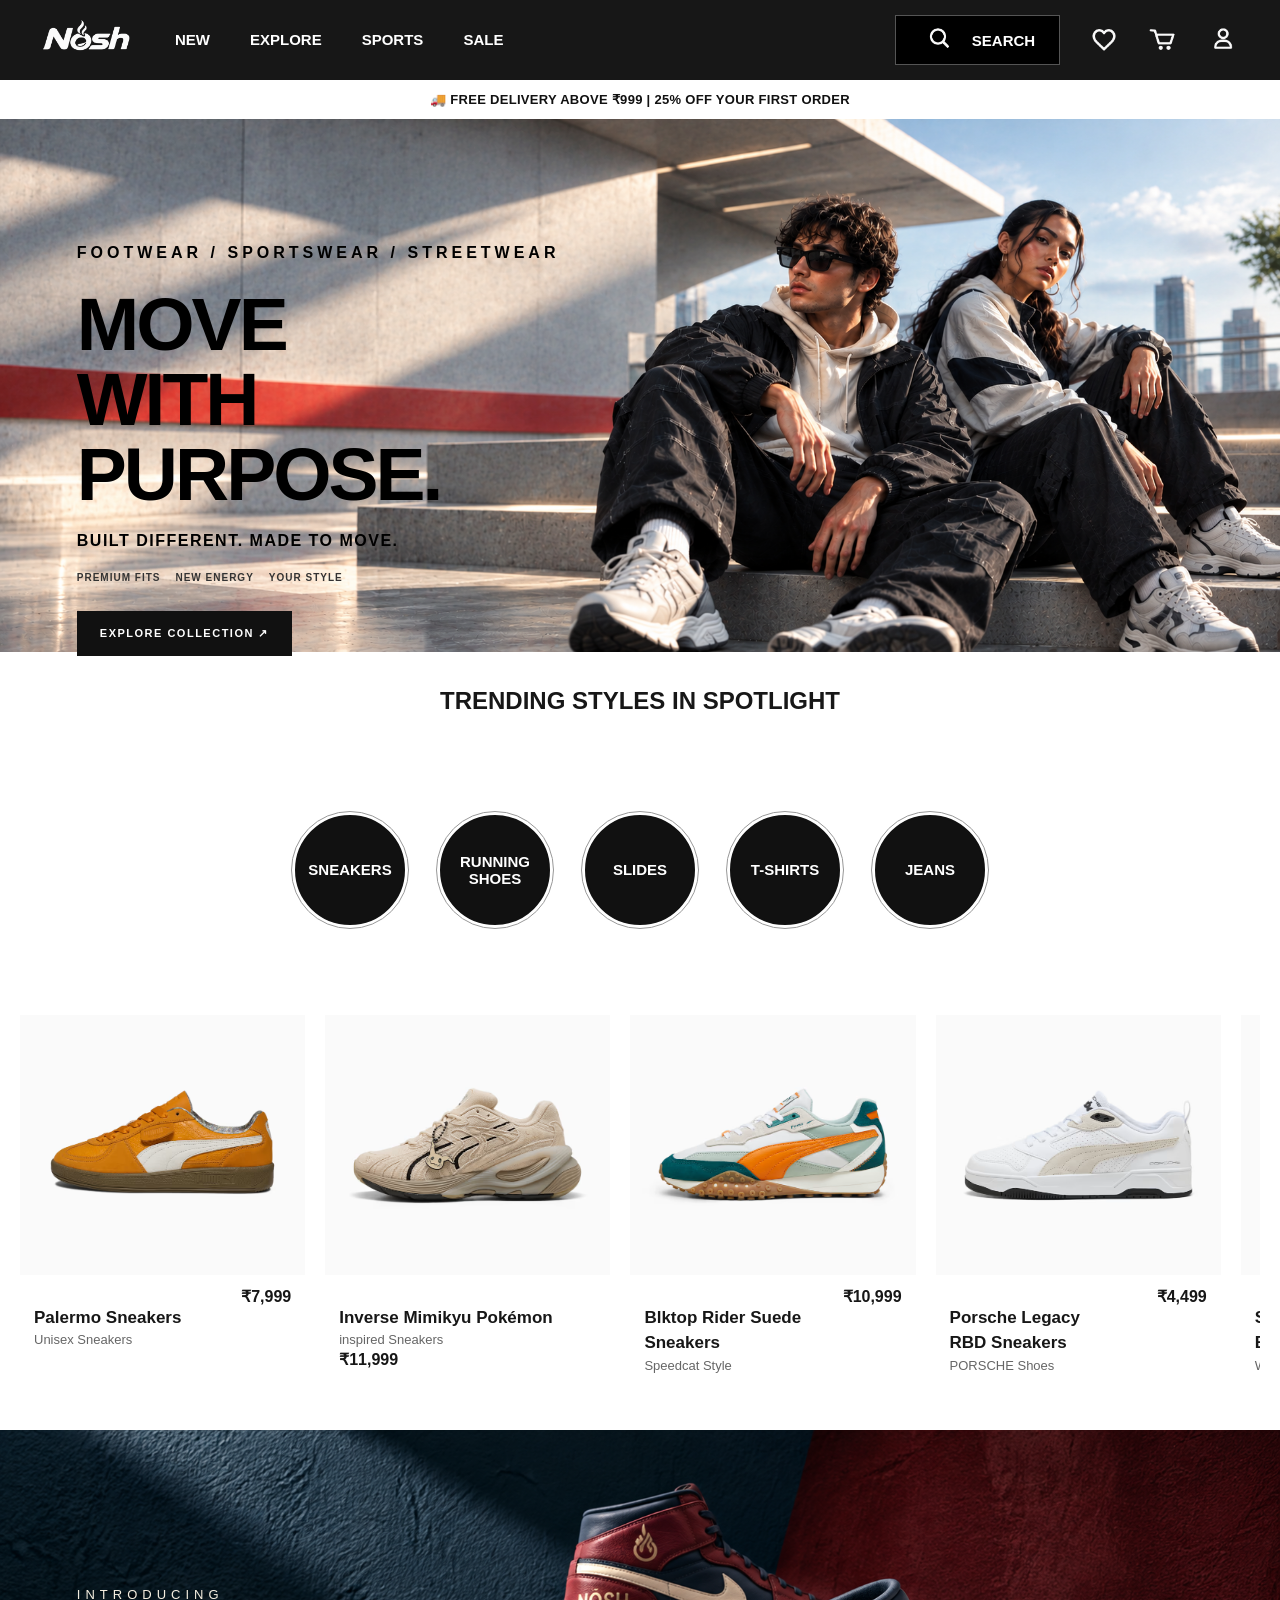
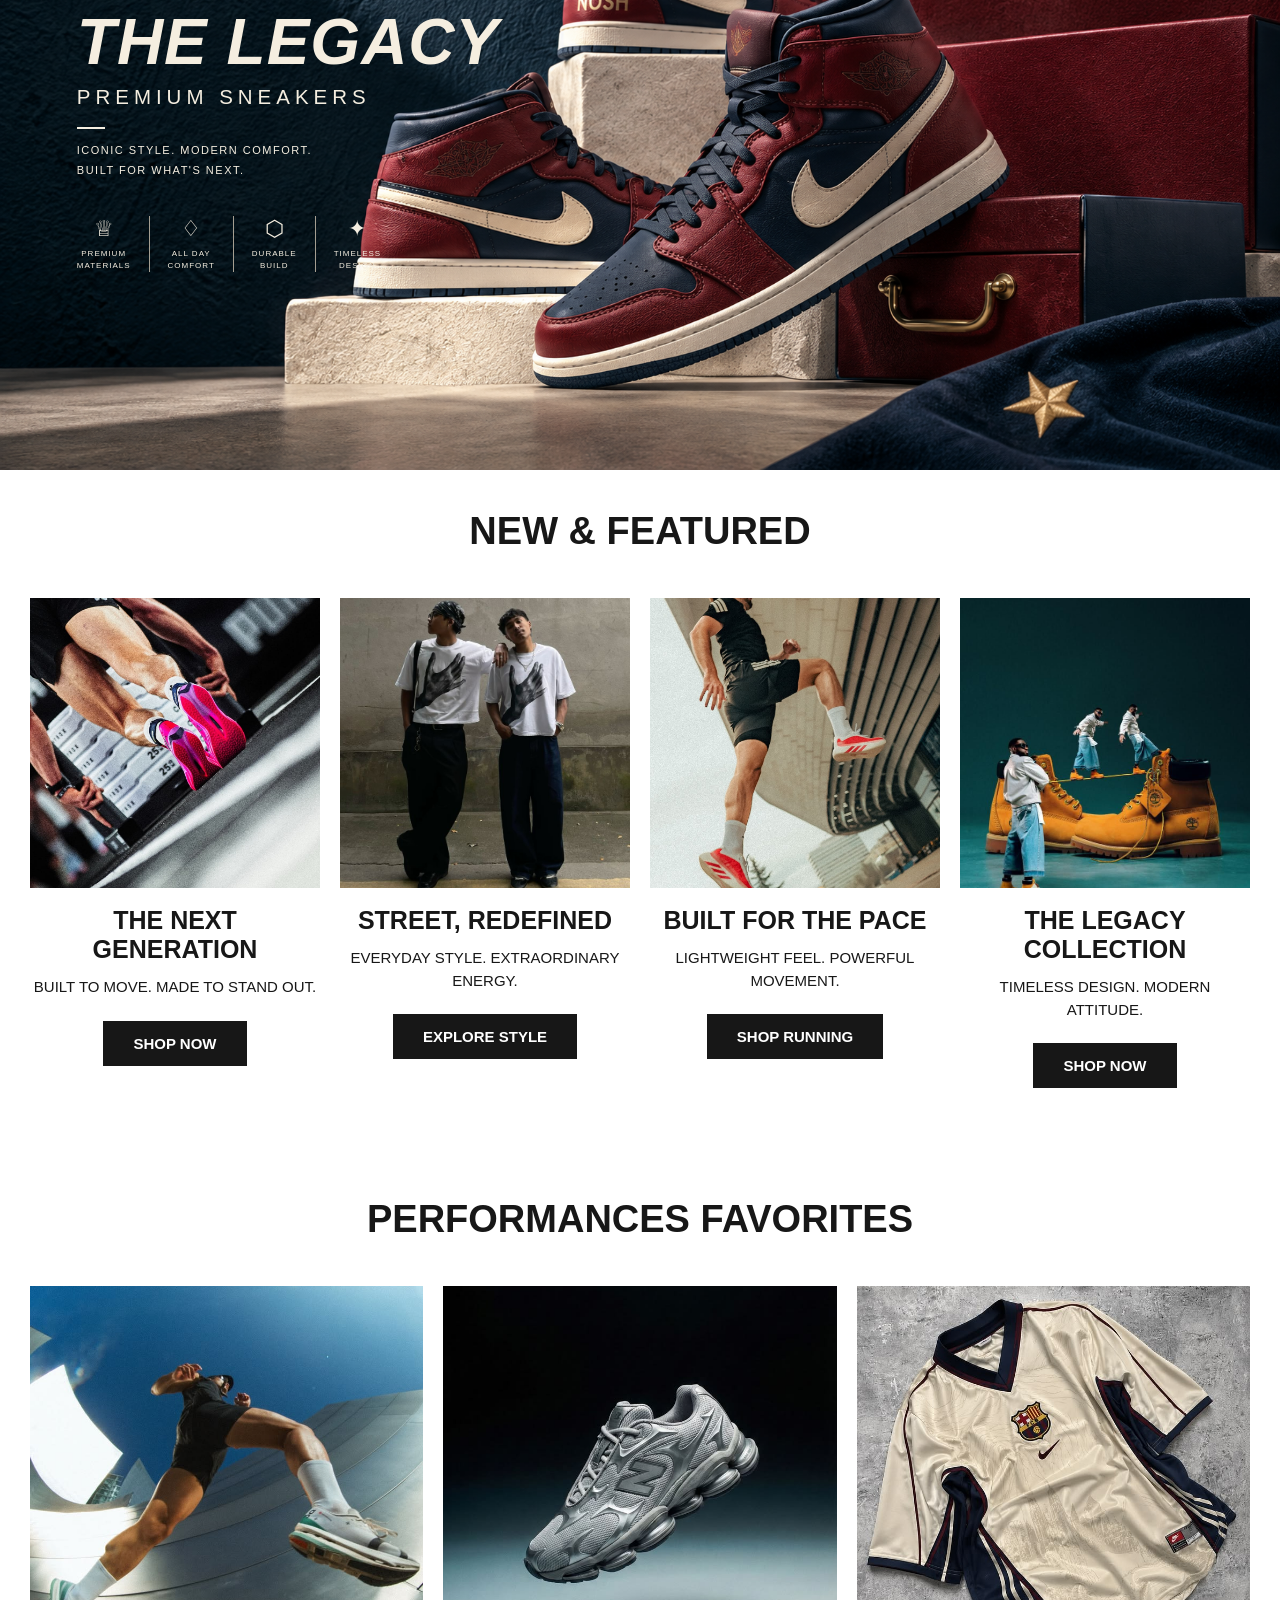
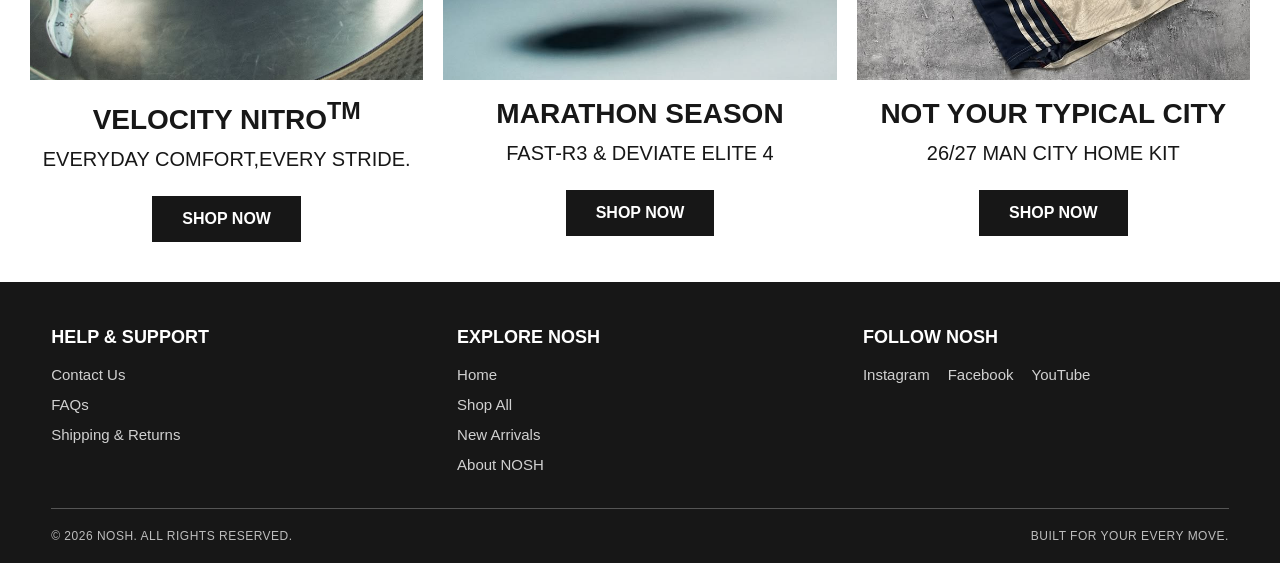
==== commit 2e47e455: "adding login and sales page" ====
--- a/INDEX.HTML
+++ b/INDEX.HTML
@@ -32,9 +32,9 @@
             <ul class="navbar-menu">
 
                 <li><a href="NEW.HTML">NEW</a></li>
-                <li><a href="#">EXPLORE</a></li>
+                <li><a href="EXPLORE.HTML">EXPLORE</a></li>
                 <li><a href="SPORTS.HTML" target="_blank">SPORTS</a></li>
-                <li><a href="#">SALE</a></li>
+                <li><a href="SALE.HTML">SALE</a></li>
 
             </ul>
 
@@ -91,7 +91,7 @@
                 <!-- Profile -->
                 <div class="navbar-action-item">
 
-                    <a href="#" class="icon-circle">
+                    <a href="LOGIN.HTML" class="icon-circle">
                         <img
                             src="/IMAGES/accIMG.png"
                             alt="Profile"
@@ -121,25 +121,34 @@
         <img src="/IMAGES/NOSH_SLIDER.jpeg" alt="NOSH Sportswear and Sneakers Collection">
 
         <!-- HERO-CONTENT -->
+        
         <div class="hero-content">
 
-            <p class="hero-label">NOSH® <span> / WINTER COLLECTION</span></p>
-
-            <h1 class="hero-title">CHANGE OF PACE</h1>
-
-            <p class="hero-subtitle">GEAR UP FOR THE NEW SEASON.</p>
-
-            <div class="hero-buttons">
-                <a href="MENU.HTML" class="hero-btn">FOR HIM <span>↗</span></a>
-                <a href="MENU.HTML" class="hero-btn">FOR HER <span>↗</span></a>
-                <a href="MENU.HTML" class="hero-btn hero-btn-primary">
-                    SHOP WINTERWEAR <span>↗</span>
-                </a>
-            </div>
-
-            <p class="hero-edition">DESIGNED FOR EVERY MOVE. BUILT FOR EVERY DAY.</p>
-
-        </div>
+            <p class="hero-label" id="BLACKC">FOOTWEAR / SPORTSWEAR / STREETWEAR</p>
+
+            <h1 class="hero-title">
+                MOVE<br>
+                WITH<br>
+                PURPOSE.
+            </h1>
+
+            <p class="hero-tagline" id="BLACKC">
+                BUILT DIFFERENT. MADE TO MOVE.
+            </p>
+
+            <div class="hero-keywords">
+                <span>PREMIUM FITS</span>
+                <span>NEW ENERGY</span>
+                <span>YOUR STYLE</span>
+            </div>
+
+            <a href="MENU.HTML" class="hero-btn">
+                EXPLORE COLLECTION ↗
+            </a>
+
+        </div>
+
+
 
     </section>
 
@@ -152,9 +161,8 @@
             <a href="#" class="category"><span>SNEAKERS</span></a>
             <a href="#" class="category"><span>RUNNING<br>SHOES</span></a>
             <a href="#" class="category"><span>SLIDES</span></a>
-            <a href="#" class="category"><span>SLIDES</span></a>
             <a href="#" class="category"><span>T-SHIRTS</span></a>
-            <a href="#" class="category"><span>KIDS</span></a>
+            <a href="#" class="category"><span>JEANS</span></a>
         </div>
     </section>
 
--- a/CSS/STYLE.CSS
+++ b/CSS/STYLE.CSS
@@ -267,21 +267,6 @@
 
 /* BRAND SLIDER */
 
-.hero-banner {
-    width: 100%;
-    overflow: hidden;
-}
-
-.hero-banner img {
-    width: 100%;
-    height: auto;
-    display: block;
-}
-
-.hero-banner {
-    position: relative;
-}
-
 
 .hero-content {
     position: absolute;
@@ -289,119 +274,67 @@
     left: 4%;
     transform: translateY(-50%);
     z-index: 2;
-    max-width: 650px;
-    color: #fff;
-}
-
+    color: #111;
+}
+
+#BLACKC{
+    color:#000000;
+}
 .hero-label {
     font-size: 11px;
     font-weight: 700;
-    letter-spacing: 3px;
-    color: #fff;
-    margin-bottom: 24px;
-}
-
-.hero-label span {
-    color: #e0e0e0;
-    font-weight: 400;
+    letter-spacing: 2px;
+    margin-bottom: 25px;
+    color:#000000;
 }
 
 .hero-title {
-    font-size: clamp(40px, 4.5vw, 66px);
+    font-size: clamp(55px, 6vw, 85px);
     font-weight: 900;
-    letter-spacing: -1.5px;
-    line-height: 1.05;
-    margin: 0 0 12px;
-    color: #fff;
-}
-
-.hero-subtitle {
-    font-size: clamp(15px, 1.7vw, 23px);
-    font-weight: 400;
-    letter-spacing: 1px;
-    color: #f0f0f0;
+    line-height: 0.92;
+    letter-spacing: -3px;
+    margin-bottom: 22px;
+    color: #111;
+}
+
+.hero-tagline {
+    font-size: 15px;
+    font-weight: 700;
+    letter-spacing: 1.5px;
+    margin-bottom: 22px;
+    color: #000000;
+}
+
+.hero-keywords {
+    display: flex;
+    flex-wrap: wrap;
+    gap: 15px;
     margin-bottom: 28px;
 }
 
-.hero-buttons {
-    display: flex;
-    flex-wrap: wrap;
-    gap: 12px;
-}
-
-.hero-btn {
-    display: inline-flex;
-    align-items: center;
-    justify-content: center;
-    gap: 14px;
-    padding: 16px 22px;
-    background: #fff;
-    color: #111;
-    border: 1px solid #fff;
-    text-decoration: none;
-    font-size: 12px;
+.hero-keywords span {
+    font-size: 10px;
     font-weight: 700;
     letter-spacing: 1px;
-    transition: background 0.25s ease, color 0.25s ease;
-}
-
-.hero-btn span {
-    font-size: 16px;
-    transition: transform 0.25s ease;
+    color: #333;
+}
+
+.hero-btn {
+    display: inline-block;
+    padding: 16px 23px;
+    background: #111;
+    color: #fff;
+    text-decoration: none;
+    font-size: 11px;
+    font-weight: 700;
+    letter-spacing: 1.5px;
+    transition: 0.3s ease;
 }
 
 .hero-btn:hover {
     background: transparent;
-    color: #fff;
-}
-
-.hero-btn:hover span {
-    transform: translate(2px, -2px);
-}
-
-.hero-edition {
-    margin-top: 28px;
-    font-size: 9px;
-    font-weight: 600;
-    letter-spacing: 2px;
-    color: #e1e1e1;
-}
-
-@media (max-width: 600px) {
-    .hero-content {
-        left: 5%;
-        right: 5%;
-        max-width: 90%;
-    }
-
-    .hero-label {
-        font-size: 9px;
-        letter-spacing: 2px;
-    }
-
-    .hero-title {
-        font-size: clamp(32px, 8vw, 46px);
-        letter-spacing: -1px;
-    }
-
-    .hero-subtitle {
-        font-size: 14px;
-    }
-
-    .hero-buttons {
-        gap: 8px;
-    }
-
-    .hero-btn {
-        padding: 12px 14px;
-        font-size: 10px;
-        gap: 7px;
-    }
-
-    .hero-edition {
-        font-size: 8px;
-        letter-spacing: 1px;
-    }
+    color: #111;
+    outline: 1px solid #111;
 }
 
 .trending-icons{
@@ -1653,3 +1586,620 @@
         letter-spacing: 1px;
     }
 }
+
+/* EXPLORE HERO */
+
+.explore-hero {
+    height: 580px;
+    position: relative;
+    overflow: hidden;
+    background: #e9e9e9;
+}
+
+.explore-hero img {
+    width: 100%;
+    height: 100%;
+    object-fit: cover;
+    display: block;
+}
+
+/* EXPLORE INTRO */
+
+.explore-intro {
+    text-align: center;
+    padding: 75px 20px;
+    color: #111;
+}
+
+.explore-intro p {
+    font-size: 10px;
+    letter-spacing: 3px;
+    margin-bottom: 15px;
+}
+
+.explore-intro h2 {
+    font-size: clamp(30px, 4vw, 48px);
+    font-weight: 900;
+    letter-spacing: -1px;
+}
+
+
+/* ============================= */
+/* NOSH CATEGORY COLLECTIONS */
+/* ============================= */
+
+.category-section {
+    display: grid;
+    grid-template-columns: 1fr 1fr;
+    align-items: center;
+
+    gap: 50px;
+
+    padding: 70px 8%;
+    min-height: 420px;
+
+    overflow: hidden;
+}
+
+/* TEXT CONTENT */
+
+.category-content {
+    display: flex;
+    flex-direction: column;
+    align-items: flex-start;
+}
+
+.category-content p {
+    font-size: 12px;
+    letter-spacing: 3px;
+    margin-bottom: 20px;
+}
+
+.category-content h2 {
+    font-size: clamp(36px, 4vw, 58px);
+    line-height: 1.05;
+    margin-bottom: 20px;
+}
+
+.category-content span {
+    font-size: 14px;
+    line-height: 1.8;
+    margin-bottom: 25px;
+}
+
+/* EXPLORE BUTTON */
+
+.category-content a {
+    text-decoration: none;
+    font-size: 12px;
+    letter-spacing: 2px;
+
+    padding: 13px 24px;
+
+    border: 1px solid currentColor;
+
+    transition: 0.3s ease;
+}
+
+.category-content a:hover {
+    background: #111;
+    color: #fff;
+}
+
+/* IMAGE SIZE CONTROL */
+
+.category-image {
+    width: 100%;
+    max-width: 480px;
+    height: 300px;
+
+    overflow: hidden;
+    border-radius: 4px;
+}
+
+.category-image img {
+    width: 100%;
+    height: 100%;
+
+    object-fit: cover;
+
+    display: block;
+
+    transition: transform 0.5s ease;
+}
+
+.category-image:hover img {
+    transform: scale(1.04);
+}
+
+/* ALTERNATING LAYOUT */
+
+.women-section {
+    background: #f7e5eb;
+}
+
+.women-section .category-image {
+    order: 1;
+}
+
+.women-section .category-content {
+    order: 2;
+}
+
+/* MEN COLORS */
+
+.men-section {
+    background: #f5eeee;
+    color: #4b080c;
+}
+
+/* KIDS COLORS */
+
+.kids-section {
+    background: #e8eee6;
+    color: #174b35;
+}
+
+/* MOBILE RESPONSIVE */
+
+@media (max-width: 768px) {
+
+    .category-section {
+        grid-template-columns: 1fr;
+        gap: 30px;
+
+        padding: 45px 6%;
+    }
+
+    .category-image {
+        max-width: 100%;
+        height: 240px;
+    }
+
+    .category-content h2 {
+        font-size: 38px;
+    }
+
+    .women-section .category-image {
+        order: 2;
+    }
+
+    .women-section .category-content {
+        order: 1;
+    }
+
+}
+
+
+/* ============================= */
+/* NOSH EXCLUSIVE DROP SECTION */
+/* ============================= */
+
+.nosh-drop-section {
+    position: relative;
+
+    background: #111111;
+    color: #ffffff;
+
+    padding: 80px 8%;
+
+    display: flex;
+    justify-content: center;
+    align-items: center;
+
+    overflow: hidden;
+}
+
+/* CONTENT */
+
+.drop-content {
+    width: 100%;
+    max-width: 650px;
+
+    text-align: center;
+}
+
+/* SMALL LABEL */
+
+.drop-label {
+    font-size: 11px;
+    letter-spacing: 4px;
+
+    color: #c58b8b;
+
+    margin-bottom: 25px;
+}
+
+/* HEADING */
+
+.drop-content h2 {
+    font-size: clamp(40px, 5vw, 65px);
+
+    font-weight: 800;
+    line-height: 1.05;
+
+    letter-spacing: -2px;
+
+    margin-bottom: 25px;
+}
+
+/* DESCRIPTION */
+
+.drop-description {
+    font-size: 14px;
+    line-height: 1.8;
+
+    color: #bdbdbd;
+
+    max-width: 450px;
+
+    margin: 0 auto 35px;
+}
+
+/* EMAIL FORM */
+
+.drop-form {
+    display: flex;
+
+    width: 100%;
+    max-width: 500px;
+
+    margin: auto;
+
+    border-bottom: 1px solid #555;
+}
+
+.drop-form input {
+    flex: 1;
+
+    min-width: 0;
+
+    background: transparent;
+    color: #ffffff;
+
+    border: none;
+    outline: none;
+
+    padding: 16px 10px;
+
+    font-size: 13px;
+}
+
+.drop-form input::placeholder {
+    color: #888888;
+}
+
+/* BUTTON */
+
+.drop-form button {
+    background: #660033;
+    color: #ffffff;
+
+    border: none;
+
+    padding: 15px 22px;
+
+    font-size: 11px;
+    letter-spacing: 2px;
+
+    cursor: pointer;
+
+    transition: 0.3s ease;
+}
+
+.drop-form button:hover {
+    background: #8c0047;
+}
+
+/* BOTTOM NOTE */
+
+.drop-note {
+    display: block;
+
+    margin-top: 25px;
+
+    font-size: 9px;
+    letter-spacing: 3px;
+
+    color: #777777;
+}
+
+/* SIDE TEXT */
+
+.drop-side-text {
+    position: absolute;
+
+    right: 25px;
+    bottom: 25px;
+
+    font-size: 9px;
+    letter-spacing: 3px;
+
+    color: #555555;
+
+    writing-mode: vertical-rl;
+}
+
+/* MOBILE */
+
+@media (max-width: 600px) {
+
+    .nosh-drop-section {
+        padding: 60px 6%;
+    }
+
+    .drop-content h2 {
+        font-size: 42px;
+    }
+
+    .drop-form {
+        flex-direction: column;
+        gap: 15px;
+
+        border-bottom: none;
+    }
+
+    .drop-form input {
+        border-bottom: 1px solid #555;
+    }
+
+    .drop-form button {
+        width: 100%;
+    }
+
+    .drop-side-text {
+        display: none;
+    }
+
+}
+
+/* SALE HERO */
+
+.sale-hero {
+    min-height: 500px;
+    padding: 70px 6%;
+    background-image: url("/IMAGES/salebanner.png");
+    background-size: cover;
+    background-position: center;
+    background-repeat: no-repeat;
+
+    display: flex;
+    align-items: center;
+    color: #111;
+}
+
+.sale-description {
+    color: #555;
+    font-size: 15px;
+    margin-bottom: 28px;
+}
+
+.sale-btn {
+    display: inline-flex;
+    align-items: center;
+    gap: 25px;
+    padding: 16px 22px;
+    background: #111;
+    color: #fff;
+    text-decoration: none;
+    font-size: 11px;
+    font-weight: 700;
+    letter-spacing: 1.5px;
+    transition: 0.3s ease;
+}
+
+.sale-btn:hover {
+    background: transparent;
+    color: #111;
+    outline: 1px solid #111;
+}
+
+.sale-btn span {
+    font-size: 18px;
+}
+
+.sale-hero-side {
+    display: flex;
+    flex-direction: column;
+    align-items: flex-end;
+    gap: 5px;
+}
+
+.sale-hero-side span {
+    font-size: 10px;
+    letter-spacing: 3px;
+}
+
+.sale-hero-side strong {
+    font-size: clamp(65px, 10vw, 140px);
+    font-weight: 900;
+    letter-spacing: -7px;
+}
+
+
+/* SALE INTRO */
+
+.sale-intro {
+    padding: 65px 6% 35px;
+    display: flex;
+    align-items: flex-end;
+    justify-content: space-between;
+    gap: 20px;
+}
+
+.sale-intro p {
+    font-size: 10px;
+    letter-spacing: 3px;
+    margin-bottom: 15px;
+}
+
+.sale-intro h2 {
+    font-size: clamp(35px, 5vw, 58px);
+    line-height: 0.95;
+    letter-spacing: -2px;
+    font-weight: 900;
+}
+
+.sale-intro > span {
+    font-size: 10px;
+    letter-spacing: 1px;
+    color: #666;
+}
+
+
+/* PRODUCT GRID */
+
+.sale-products {
+    display: grid;
+    grid-template-columns: repeat(4, minmax(0, 1fr));
+    gap: 20px;
+    padding: 20px 6% 80px;
+}
+
+.sale-card {
+    min-width: 0;
+}
+
+.sale-image {
+    position: relative;
+    overflow: hidden;
+    background: #f2f2f0;
+    aspect-ratio: 3 / 4;
+}
+
+.sale-image img {
+    width: 100%;
+    height: 100%;
+    object-fit: cover;
+    display: block;
+    transition: transform 0.4s ease;
+}
+
+.sale-card:hover .sale-image img {
+    transform: scale(1.04);
+}
+
+.discount-tag {
+    position: absolute;
+    top: 12px;
+    left: 12px;
+    z-index: 1;
+    background: #111;
+    color: #fff;
+    padding: 8px 10px;
+    font-size: 10px;
+    font-weight: 700;
+}
+
+.sale-category {
+    font-size: 9px;
+    letter-spacing: 2px;
+    color: #777;
+    margin-top: 16px;
+    margin-bottom: 8px;
+}
+
+.sale-card h3 {
+    font-size: 14px;
+    font-weight: 600;
+    margin-bottom: 10px;
+}
+
+.sale-prices {
+    display: flex;
+    align-items: center;
+    gap: 10px;
+}
+
+.old-price {
+    font-size: 12px;
+    color: #888;
+    text-decoration: line-through;
+}
+
+.new-price {
+    font-size: 14px;
+    font-weight: 700;
+    color: #111;
+}
+
+
+/* CLOSING BANNER */
+
+.sale-closing {
+    background: #111;
+    color: #fff;
+    padding: 75px 6%;
+}
+
+.sale-closing p {
+    font-size: 10px;
+    letter-spacing: 3px;
+    color: #aaa;
+    margin-bottom: 22px;
+}
+
+.sale-closing h2 {
+    font-size: clamp(45px, 7vw, 85px);
+    line-height: 0.95;
+    letter-spacing: -3px;
+    margin-bottom: 30px;
+}
+
+.sale-closing a {
+    display: inline-block;
+    color: #fff;
+    text-decoration: none;
+    border-bottom: 1px solid #fff;
+    padding-bottom: 10px;
+    font-size: 11px;
+    font-weight: 700;
+    letter-spacing: 1.5px;
+}
+
+
+/* RESPONSIVE */
+
+@media (max-width: 900px) {
+    .sale-products {
+        grid-template-columns: repeat(2, minmax(0, 1fr));
+    }
+
+    .sale-hero-side strong {
+        letter-spacing: -4px;
+    }
+}
+
+@media (max-width: 600px) {
+    .sale-hero {
+        min-height: 400px;
+        padding: 55px 6%;
+    }
+
+    .sale-hero h1 {
+        letter-spacing: -2px;
+    }
+
+    .sale-hero-side {
+        display: none;
+    }
+
+    .sale-intro {
+        padding-top: 45px;
+        align-items: flex-start;
+        flex-direction: column;
+    }
+
+    .sale-products {
+        gap: 22px 12px;
+        padding-bottom: 55px;
+    }
+
+    .sale-card h3 {
+        font-size: 12px;
+    }
+
+    .sale-closing {
+        padding: 55px 6%;
+    }
+}
